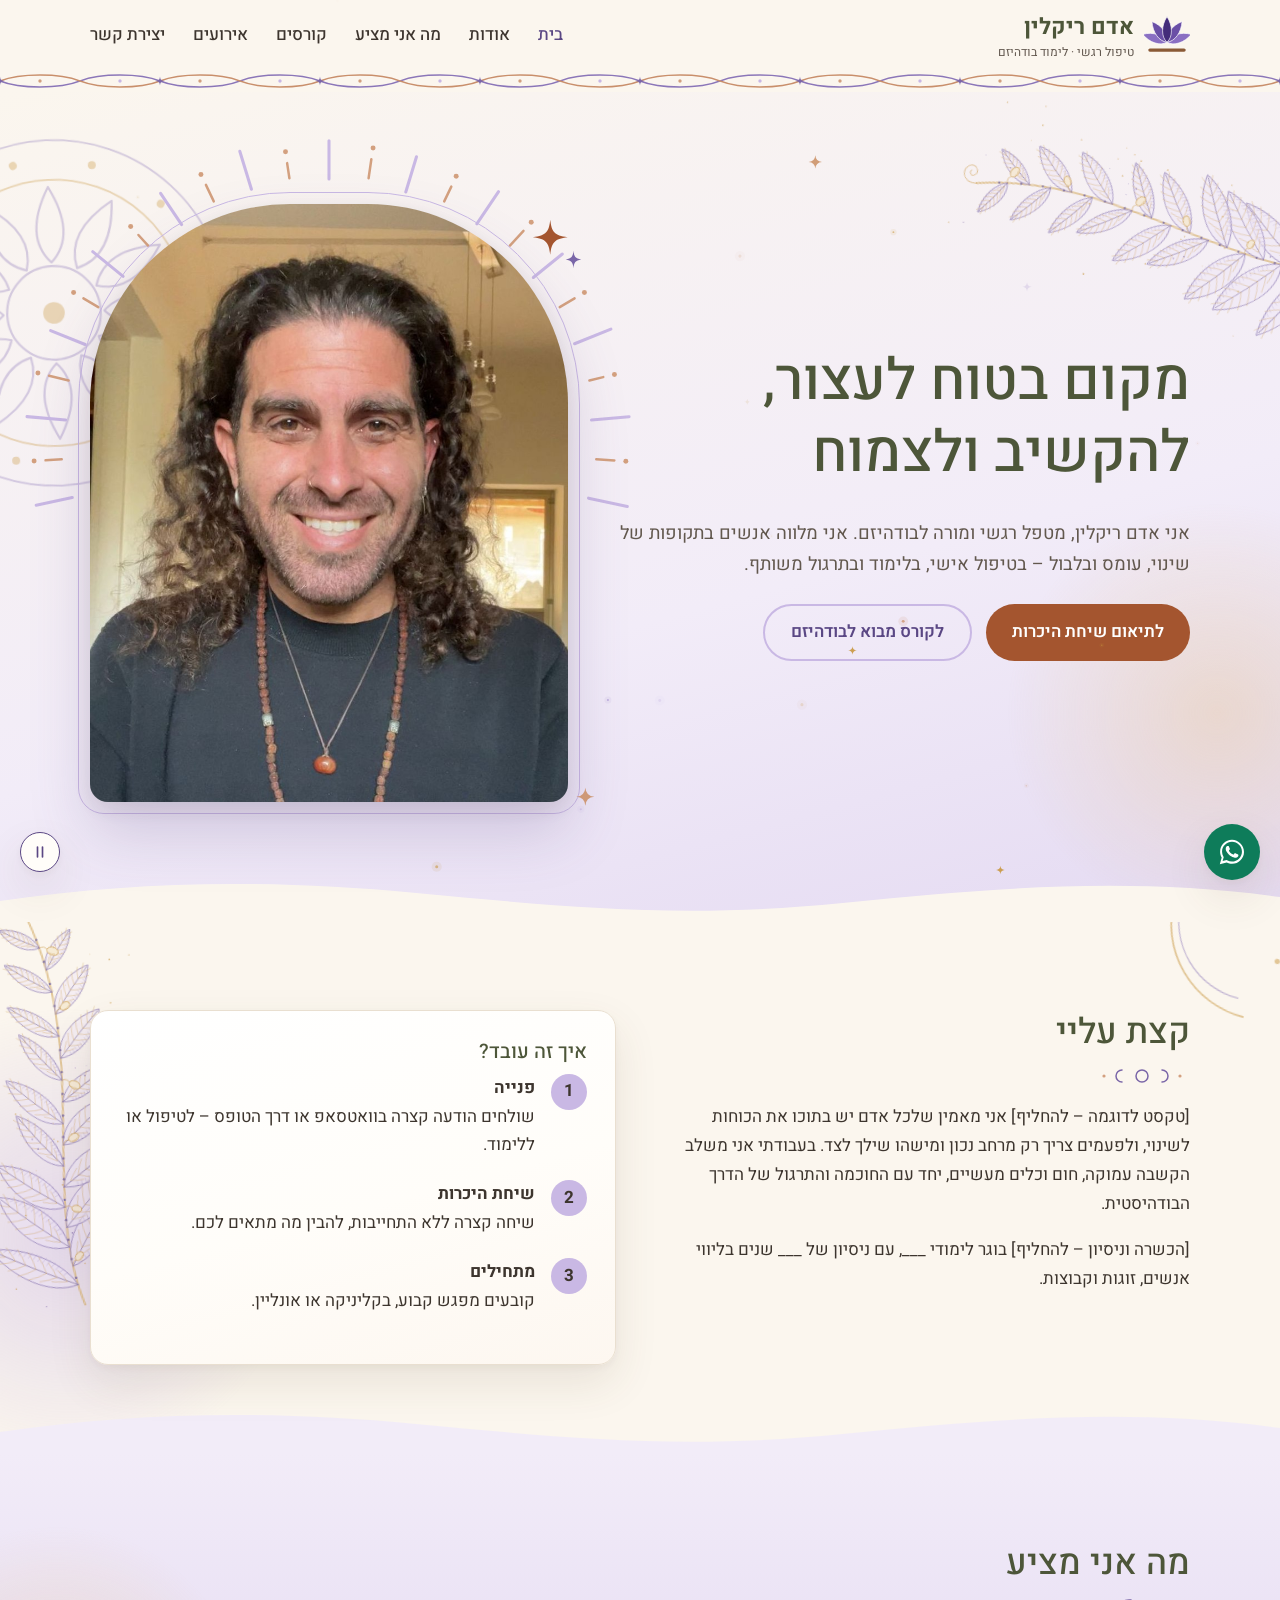
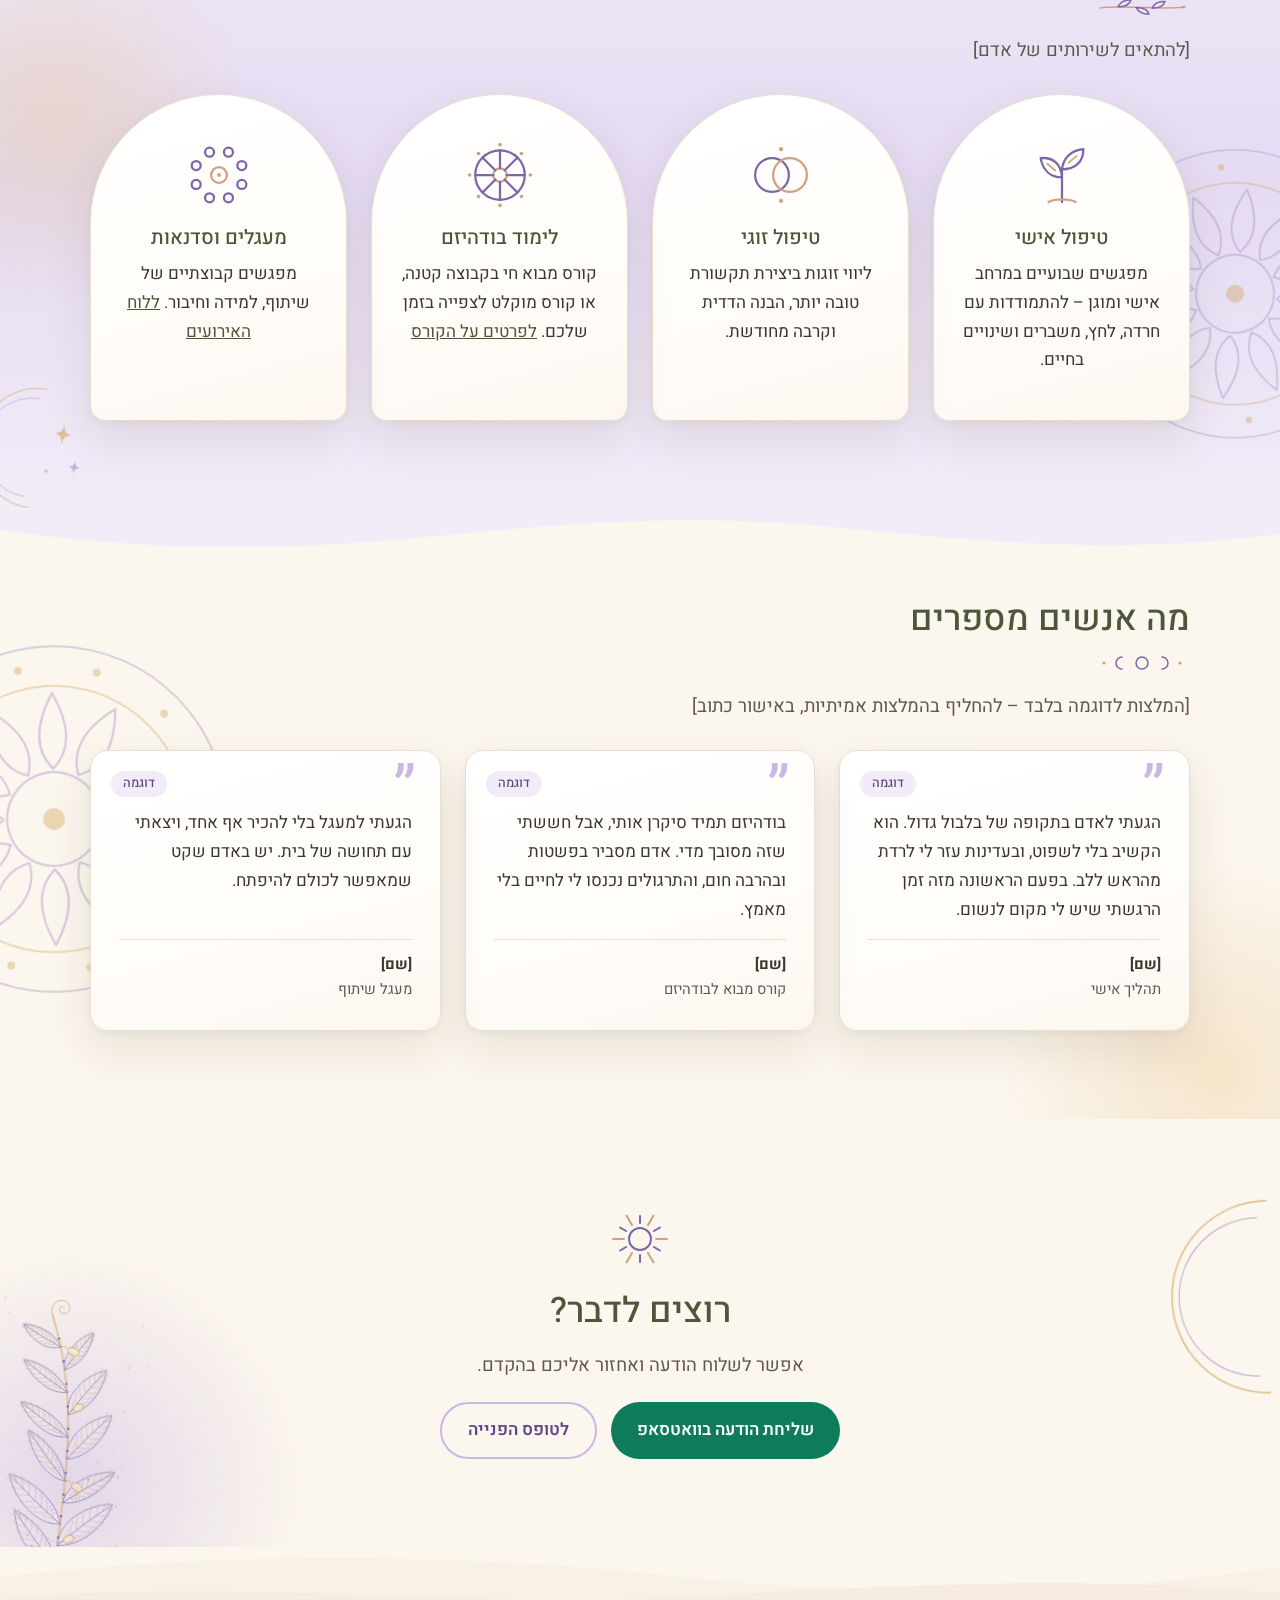
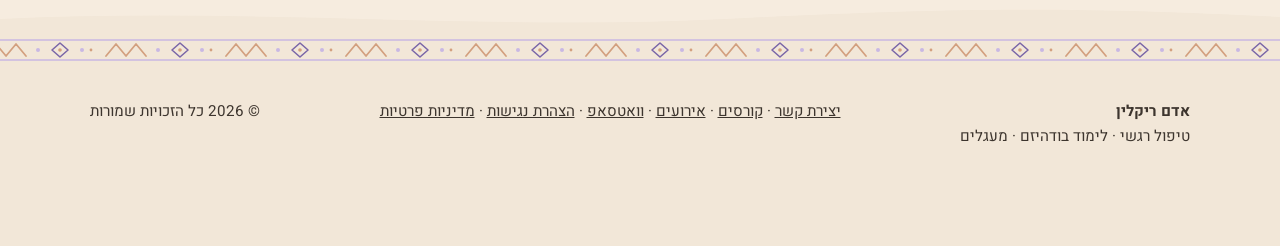
==== index.html @ 92098cd6 "Add labeled sample testimonials and keep hanging branch at page top Co-Authored-By: Claude Opus 5.5 " ====
<!doctype html>
<html lang="he" dir="rtl">
<head>
<meta charset="utf-8">
<meta name="viewport" content="width=device-width, initial-scale=1">
<title>אדם ריקלין | מטפל רגשי ומורה לבודהיזם</title>
<link rel="icon" type="image/svg+xml" href="images/logo.svg">
<link rel="apple-touch-icon" href="images/apple-touch-icon.png">
<meta name="description" content="אדם ריקלין – טיפול רגשי, לימוד בודהיזם, קורסים ומעגלים. לתיאום שיחת היכרות בוואטסאפ.">
<link rel="canonical" href="https://brookereneadam.github.io/adamriklin/">
<meta property="og:type" content="website">
<meta property="og:locale" content="he_IL">
<meta property="og:site_name" content="אדם ריקלין">
<meta property="og:title" content="אדם ריקלין | מטפל רגשי ומורה לבודהיזם">
<meta property="og:description" content="אדם ריקלין – טיפול רגשי, לימוד בודהיזם, קורסים ומעגלים. לתיאום שיחת היכרות בוואטסאפ.">
<meta property="og:url" content="https://brookereneadam.github.io/adamriklin/">
<meta property="og:image" content="https://brookereneadam.github.io/adamriklin/images/share.jpg">
<meta property="og:image:width" content="1200">
<meta property="og:image:height" content="630">
<meta name="twitter:card" content="summary_large_image">
<link rel="preconnect" href="https://fonts.googleapis.com">
<link rel="preconnect" href="https://fonts.gstatic.com" crossorigin>
<link href="https://fonts.googleapis.com/css2?family=Heebo:wght@300;400;500;700&display=swap" rel="stylesheet">
<link rel="stylesheet" href="css/style.css">
</head>
<body>
<a class="skip-link" href="#main">דילוג לתוכן הראשי</a>
<header class="site-header">
  <nav class="nav container" aria-label="ניווט ראשי">
    <a class="logo" href="index.html"><img src="images/logo.svg" alt="" width="46" height="46"><span>אדם ריקלין<small>טיפול רגשי · לימוד בודהיזם</small></span></a>
    <button class="menu-btn" aria-label="תפריט" aria-expanded="false">☰</button>
    <ul><li><a class="link active" href="index.html" aria-current="page">בית</a></li><li><a class="link" href="index.html#about">אודות</a></li><li><a class="link" href="index.html#services">מה אני מציע</a></li><li><a class="link" href="course.html">קורסים</a></li><li><a class="link" href="events.html">אירועים</a></li><li><a class="link" href="contact.html">יצירת קשר</a></li></ul>
  </nav>
</header>
<main id="main">

<section class="hero">
  <div class="container hero-grid">
    <div>
      <h1>מקום בטוח לעצור,<br>להקשיב ולצמוח</h1>
      <p class="lead">אני אדם ריקלין, מטפל רגשי ומורה לבודהיזם. אני מלווה אנשים בתקופות של שינוי, עומס ובלבול – בטיפול אישי, בלימוד ובתרגול משותף.</p>
      <div class="actions">
        <a class="btn btn-primary" href="contact.html">לתיאום שיחת היכרות</a>
        <a class="btn btn-outline" href="course.html">לקורס מבוא לבודהיזם</a>
      </div>
    </div>
    <div class="arch"><div class="portrait" role="img" aria-label="תמונה של אדם ריקלין" style="background-image:url(images/adam.jpg)"></div></div>
  </div>
</section>

<section class="section" id="about">
  <div class="container two-col">
    <div>
      <h2>קצת עליי</h2>
      <p>[טקסט לדוגמה – להחליף] אני מאמין שלכל אדם יש בתוכו את הכוחות לשינוי, ולפעמים צריך רק מרחב נכון ומישהו שילך לצד. בעבודתי אני משלב הקשבה עמוקה, חום וכלים מעשיים, יחד עם החוכמה והתרגול של הדרך הבודהיסטית.</p>
      <p>[הכשרה וניסיון – להחליף] בוגר לימודי ___, עם ניסיון של ___ שנים בליווי אנשים, זוגות וקבוצות.</p>
    </div>
    <div class="card">
      <h3>איך זה עובד?</h3>
      <ol class="steps">
        <li><strong>פנייה</strong><br>שולחים הודעה קצרה בוואטסאפ או דרך הטופס – לטיפול או ללימוד.</li>
        <li><strong>שיחת היכרות</strong><br>שיחה קצרה ללא התחייבות, להבין מה מתאים לכם.</li>
        <li><strong>מתחילים</strong><br>קובעים מפגש קבוע, בקליניקה או אונליין.</li>
      </ol>
    </div>
  </div>
</section>

<section class="section alt" id="services">
  <div class="container">
    <h2>מה אני מציע</h2>
    <p class="lead">[להתאים לשירותים של אדם]</p>
    <div class="grid grid-3" style="margin-top:28px">
      <div class="card arch-card"><img class="icon" src="images/icon-sprout.svg" alt="" width="72" height="72"><h3>טיפול אישי</h3><p>מפגשים שבועיים במרחב אישי ומוגן – להתמודדות עם חרדה, לחץ, משברים ושינויים בחיים.</p></div>
      <div class="card arch-card"><img class="icon" src="images/icon-together.svg" alt="" width="72" height="72"><h3>טיפול זוגי</h3><p>ליווי זוגות ביצירת תקשורת טובה יותר, הבנה הדדית וקרבה מחודשת.</p></div>
      <div class="card arch-card"><img class="icon" src="images/icon-wheel.svg" alt="" width="72" height="72"><h3>לימוד בודהיזם</h3><p>קורס מבוא חי בקבוצה קטנה, או קורס מוקלט לצפייה בזמן שלכם. <a href="course.html">לפרטים על הקורס</a></p></div>
      <div class="card arch-card"><img class="icon" src="images/icon-circle.svg" alt="" width="72" height="72"><h3>מעגלים וסדנאות</h3><p>מפגשים קבוצתיים של שיתוף, למידה וחיבור. <a href="events.html">ללוח האירועים</a></p></div>
    </div>
  </div>
</section>

<section class="section" id="testimonials">
  <div class="container">
    <h2>מה אנשים מספרים</h2>
    <p class="lead">[המלצות לדוגמה בלבד – להחליף בהמלצות אמיתיות, באישור כתוב]</p>
    <div class="grid grid-3" style="margin-top:28px">
      <figure class="card quote">
        <span class="sample-tag">דוגמה</span>
        <blockquote><p>הגעתי לאדם בתקופה של בלבול גדול. הוא הקשיב בלי לשפוט, ובעדינות עזר לי לרדת מהראש ללב. בפעם הראשונה מזה זמן הרגשתי שיש לי מקום לנשום.</p></blockquote>
        <figcaption><strong>[שם]</strong><br>תהליך אישי</figcaption>
      </figure>
      <figure class="card quote">
        <span class="sample-tag">דוגמה</span>
        <blockquote><p>בודהיזם תמיד סיקרן אותי, אבל חששתי שזה מסובך מדי. אדם מסביר בפשטות ובהרבה חום, והתרגולים נכנסו לי לחיים בלי מאמץ.</p></blockquote>
        <figcaption><strong>[שם]</strong><br>קורס מבוא לבודהיזם</figcaption>
      </figure>
      <figure class="card quote">
        <span class="sample-tag">דוגמה</span>
        <blockquote><p>הגעתי למעגל בלי להכיר אף אחד, ויצאתי עם תחושה של בית. יש באדם שקט שמאפשר לכולם להיפתח.</p></blockquote>
        <figcaption><strong>[שם]</strong><br>מעגל שיתוף</figcaption>
      </figure>
    </div>
  </div>
</section>

<section class="section closing">
  <div class="container" style="text-align:center">
    <h2>רוצים לדבר?</h2>
    <p class="lead" style="margin-inline:auto">אפשר לשלוח הודעה ואחזור אליכם בהקדם.</p>
    <div style="display:flex;gap:14px;justify-content:center;flex-wrap:wrap;margin-top:20px">
      <a class="btn btn-wa" data-wa href="#">שליחת הודעה בוואטסאפ</a>
      <a class="btn btn-outline" href="contact.html">לטופס הפנייה</a>
    </div>
  </div>
</section>
</main>
<footer class="site-footer">
  <div class="container footer-grid">
    <div><strong>אדם ריקלין</strong><br>טיפול רגשי · לימוד בודהיזם · מעגלים</div>
    <div><a href="contact.html">יצירת קשר</a> · <a href="course.html">קורסים</a> · <a href="events.html">אירועים</a> · <a data-wa href="#">וואטסאפ</a> · <a href="accessibility.html">הצהרת נגישות</a> · <a href="privacy.html">מדיניות פרטיות</a></div>
    <div>© <span id="yr"></span> כל הזכויות שמורות</div>
  </div>
</footer>
<a class="wa-float" data-wa href="#" aria-label="שליחת הודעה בוואטסאפ"><svg viewBox="0 0 32 32" aria-hidden="true"><path d="M16 3C9 3 3.3 8.6 3.3 15.6c0 2.2.6 4.4 1.7 6.3L3 29l7.3-1.9c1.8 1 3.8 1.5 5.8 1.5 7 0 12.7-5.6 12.7-12.6S23 3 16 3zm0 23.1c-1.9 0-3.7-.5-5.3-1.4l-.4-.2-4.3 1.1 1.2-4.2-.3-.4c-1-1.7-1.5-3.5-1.5-5.4C5.4 9.8 10.2 5.1 16 5.1s10.6 4.7 10.6 10.5S21.8 26.1 16 26.1zm5.8-7.9c-.3-.2-1.9-.9-2.2-1-.3-.1-.5-.2-.7.2-.2.3-.8 1-1 1.2-.2.2-.4.2-.7.1-.3-.2-1.3-.5-2.6-1.6-1-.9-1.6-1.9-1.8-2.2-.2-.3 0-.5.1-.7l.5-.6c.2-.2.2-.3.3-.6.1-.2 0-.4 0-.6l-1-2.4c-.3-.6-.5-.5-.7-.5h-.6c-.2 0-.6.1-.9.4-.3.3-1.2 1.1-1.2 2.8s1.2 3.2 1.4 3.5c.2.2 2.4 3.6 5.7 5 .8.3 1.4.5 1.9.7.8.3 1.5.2 2.1.1.6-.1 1.9-.8 2.2-1.5.3-.7.3-1.4.2-1.5-.1-.2-.3-.3-.6-.4z"/></svg></a>
<script src="js/config.js"></script>
<script src="js/main.js"></script>
<script>document.getElementById("yr").textContent=new Date().getFullYear()</script>
</body>
</html>
---- css/style.css ----
:root{
  --bg:#fbf6ee; --surface:#fffdf9; --ink:#3d352e; --muted:#62584e;
  --sage:#66704c; --sage-dark:#4d5639; --sand:#f2e7d8; --accent:#c98b5e; --clay:#a4552f; --clay-dark:#86431f;
  --line:#e9dfd0; --radius:18px; --shadow:0 10px 30px rgba(92,70,50,.08);
  --lavender:#f2ecf8; --lilac:#c9b8e4; --lilac-soft:#e4daf2; --purple:#5a4784; --field-line:#928a80;
  --wa:#0e7c5a;
}
*{box-sizing:border-box}
html{scroll-behavior:smooth;scroll-padding-top:116px}
body{margin:0;font-family:"Heebo",system-ui,sans-serif;background:var(--bg);color:var(--ink);line-height:1.7;font-size:17px}
h1,h2,h3{font-weight:500;line-height:1.25;margin:0 0 .5em;color:var(--sage-dark)}
h1{font-size:clamp(2.2rem,5.5vw,3.6rem)} h2{font-size:clamp(1.6rem,3.5vw,2.2rem)} h3{font-size:1.25rem}
p{margin:0 0 1em} a{color:var(--sage-dark)}
img{max-width:100%;display:block}
.container{width:min(1100px,100% - 32px);margin-inline:auto}
.section{padding:88px 0}
.section.alt{background:var(--lavender);position:relative}
.lead{font-size:1.15rem;color:var(--muted);max-width:60ch}

/* header */
.site-header{position:sticky;top:0;z-index:20;background:rgba(251,246,238,.94);backdrop-filter:blur(8px);}
.nav{display:flex;align-items:center;justify-content:space-between;height:70px}
.logo{display:flex;align-items:center;gap:10px;font-size:1.4rem;font-weight:700;color:var(--sage-dark);text-decoration:none}
.logo small{display:block;font-size:.75rem;font-weight:400;color:var(--muted);margin-top:-4px}
.nav ul{list-style:none;display:flex;gap:28px;margin:0;padding:0}
.nav a.link{text-decoration:none;color:var(--ink);font-weight:500}
.nav a.link:hover,.nav a.link.active{color:var(--purple)}
.menu-btn{display:none;background:none;border:0;font-size:1.6rem;cursor:pointer;color:var(--ink)}
@media (max-width:760px){
  .menu-btn{display:block}
  .nav ul{display:none;position:absolute;top:94px;inset-inline:0;flex-direction:column;gap:0;background:var(--bg);border-bottom:1px solid var(--line)}
  .nav ul.open{display:flex}
  .nav ul li a{display:block;padding:14px 16px}
}

/* buttons */
.btn{display:inline-flex;align-items:center;gap:8px;padding:12px 26px;border-radius:999px;border:0;font:inherit;font-weight:600;cursor:pointer;text-decoration:none;transition:.2s}
.btn-primary{background:var(--clay);color:#fff}.btn-primary:hover{background:var(--clay-dark)}
.btn-outline{background:transparent;color:var(--purple);border:2px solid var(--lilac)}.btn-outline:hover{background:var(--lilac);color:var(--ink)}
.btn-wa{background:var(--wa);color:#fff}.btn-wa:hover{filter:brightness(.92)}

/* hero */
.hero{padding:112px 0 120px;position:relative;overflow:hidden;background:linear-gradient(165deg,transparent 0%,var(--lavender) 60%,var(--lilac-soft) 100%)}
.hero-grid{display:grid;grid-template-columns:1.2fr 1fr;gap:48px;align-items:center}
.hero .actions{display:flex;gap:14px;flex-wrap:wrap;margin-top:24px}
.portrait{aspect-ratio:4/5;border-radius:200px 200px var(--radius) var(--radius);background:var(--lilac) center/cover;box-shadow:var(--shadow);display:grid;place-items:center;color:var(--ink);font-size:.95rem}
@media (max-width:760px){.hero-grid{grid-template-columns:1fr}.portrait{width:100%;max-width:320px;margin-inline:auto}}

/* cards */
.grid{display:grid;gap:24px}
.grid-3{grid-template-columns:repeat(auto-fit,minmax(240px,1fr))}
.card{background:var(--surface);border-radius:var(--radius);padding:28px;box-shadow:var(--shadow);border:1px solid var(--line)}
.card .icon{font-size:2rem;margin-bottom:8px}
.two-col{display:grid;grid-template-columns:1fr 1fr;gap:48px;align-items:start}
@media (max-width:760px){.two-col{grid-template-columns:1fr}}
.steps{counter-reset:s;list-style:none;padding:0;margin:0}
.steps li{counter-increment:s;position:relative;padding-inline-start:52px;margin-bottom:20px}
.steps li::before{content:counter(s);position:absolute;inset-inline-start:0;top:0;width:36px;height:36px;border-radius:50%;background:var(--lilac);color:var(--ink);display:grid;place-items:center;font-weight:700}

/* forms */
form .field{margin-bottom:16px}
label{display:block;font-weight:500;margin-bottom:6px}
input,select,textarea{width:100%;padding:12px 14px;border:1px solid var(--field-line);border-radius:10px;font:inherit;background:#fff;color:var(--ink)}
input:focus,select:focus,textarea:focus{outline:2px solid var(--purple);border-color:transparent}
textarea{min-height:120px;resize:vertical}
.form-note{font-size:.9rem;color:var(--muted)}

/* calendar */
.cal-wrap{display:grid;grid-template-columns:minmax(0,1.3fr) minmax(0,1fr);gap:32px;align-items:start}
@media (max-width:900px){.cal-wrap{grid-template-columns:minmax(0,1fr)}}
@media (max-width:420px){.cal-wrap .card{padding:16px}}
.cal-head{display:flex;align-items:center;justify-content:space-between;margin-bottom:16px}
.cal-head h2{margin:0}
.cal-nav{color:var(--ink);background:var(--surface);border:1px solid var(--line);width:40px;height:40px;border-radius:50%;cursor:pointer;font-size:1.1rem}
.cal-grid{display:grid;grid-template-columns:repeat(7,minmax(0,1fr));gap:6px}
.cal-dow{text-align:center;font-size:.85rem;color:var(--muted);font-weight:500;padding-bottom:4px}
.cal-day{aspect-ratio:1;border-radius:10px;background:var(--surface);border:1px solid var(--line);display:flex;flex-direction:column;align-items:center;justify-content:center;font-size:.95rem;position:relative}
.cal-day.empty{background:transparent;border:0}
.cal-day.today{border:2px solid var(--purple)}
.cal-day.has-event{background:var(--clay);color:#fff;cursor:pointer;font-weight:700}
.cal-day.has-event:hover{background:var(--clay-dark)}
.cal-day.past{opacity:.7}
.cal-day .dot{width:6px;height:6px;border-radius:50%;background:#fff;margin-top:3px}
.event-list{display:flex;flex-direction:column;gap:16px}
.event{background:var(--surface);border:1px solid var(--line);border-radius:var(--radius);padding:20px;box-shadow:var(--shadow);border-inline-start:5px solid var(--lilac)}
.event.highlight{outline:3px solid var(--lilac)}
.event .meta{color:var(--muted);font-size:.92rem;margin-bottom:8px}
.event .tag{display:inline-block;background:var(--lavender);border-radius:999px;padding:2px 10px;font-size:.8rem;margin-inline-end:6px}
.empty-state{color:var(--muted);text-align:center;padding:32px}

/* modal */
.modal{position:fixed;inset:0;background:rgba(30,38,34,.5);display:none;align-items:center;justify-content:center;padding:16px;z-index:50}
.modal.open{display:flex}
.modal-box{background:var(--bg);border-radius:var(--radius);padding:28px;max-width:480px;width:100%;max-height:90vh;overflow:auto;position:relative}
.modal-close{position:absolute;top:12px;inset-inline-end:12px;background:none;border:0;font-size:1.5rem;cursor:pointer;color:var(--muted)}

/* footer */
.site-footer{background:var(--sand);color:var(--ink);padding:0 0 96px;font-size:.95rem}
.site-footer a{color:var(--ink)}
.footer-grid{display:flex;justify-content:space-between;gap:24px;flex-wrap:wrap}
.wa-float{position:fixed;bottom:20px;inset-inline-start:20px;width:56px;height:56px;border-radius:50%;background:var(--wa);display:grid;place-items:center;box-shadow:var(--shadow);z-index:30}
.wa-float svg{width:30px;height:30px;fill:#fff}
.field.check{display:flex;gap:10px;align-items:flex-start}
.field.check input{width:auto;margin-top:6px;accent-color:var(--purple)}
.field.check label{font-weight:400;margin:0;font-size:.95rem}

/* accessibility */
.skip-link{position:absolute;inset-inline-start:12px;top:-60px;z-index:60;background:var(--purple);color:#fff;padding:10px 18px;border-radius:10px}
.skip-link:focus{top:12px}
@media (prefers-reduced-motion:reduce){html{scroll-behavior:auto}.btn{transition:none}}
.h3{font-size:1.25rem}
.sr-only{position:absolute;width:1px;height:1px;margin:-1px;padding:0;overflow:hidden;clip-path:inset(50%);white-space:nowrap;border:0}
:focus-visible{outline:3px solid var(--purple);outline-offset:2px}
h2:focus,h3:focus{outline:none}
button.cal-day{font:inherit;padding:0;width:100%}
.cal-day.past.has-event{opacity:1;background:var(--lavender);color:var(--ink);border-color:var(--lilac)}
.cal-day.past.has-event:hover{background:var(--lilac)}
.cal-day.past .dot{background:var(--ink)}
.site-status{position:fixed;bottom:88px;inset-inline:16px;max-width:520px;margin:0 auto;z-index:40;display:flex;align-items:center;justify-content:space-between;gap:12px;padding:14px 18px;background:var(--surface);color:var(--ink);border:2px solid var(--purple);border-radius:var(--radius);box-shadow:var(--shadow)}
.site-status:empty{padding:0;border:0;box-shadow:none}
.status-close{background:none;border:0;font-size:1.4rem;line-height:1;cursor:pointer;color:var(--ink);padding:4px}

/* boho details */
.arch{position:relative;isolation:isolate}
@media (max-width:760px){.arch{width:100%;max-width:320px;margin-inline:auto}}
.arch::before{content:"";position:absolute;z-index:-1;inset-inline:-14%;top:0;margin-top:-14%;aspect-ratio:1;background:url(../images/sun.svg) center/contain no-repeat}
.arch::after{content:"";position:absolute;z-index:-1;inset:-12px;border:1.5px solid var(--lilac);border-radius:212px 212px 26px 26px}
.hero::after,.section.alt::before,.section.alt::after{content:"";position:absolute;inset-inline:0;height:48px;-webkit-mask:url(../images/wave.svg) center/100% 100% no-repeat;mask:url(../images/wave.svg) center/100% 100% no-repeat}
.hero::after{bottom:-1px;background:var(--bg)}
.section.alt::before{top:-47px;background:var(--lavender)}
.section.alt::after{bottom:-47px;background:var(--lavender);transform:scaleY(-1)}
.arch-card{text-align:center;padding-top:44px;border-radius:150px 150px var(--radius) var(--radius)}
.card img.icon{display:block;width:72px;height:72px;margin:0 auto 14px}
.closing{text-align:center}
.closing::before{content:"";display:block;width:64px;height:64px;margin:0 auto 18px;background:url(../images/icon-sun.svg) center/contain no-repeat}
.site-footer::before{content:"";display:block;height:26px;margin-bottom:36px;background:url(../images/band.svg) center repeat-x}
.site-header::after{content:"";display:block;height:22px;background:url(../images/nav-pattern.svg) center repeat-x}

/* line icons */
.ico{display:inline-block;width:1.2em;height:1.2em;vertical-align:-.25em;background:center/contain no-repeat}
.ico-pin{background-image:url(../images/ico-pin.svg)}
.ico-calendar{background-image:url(../images/ico-calendar.svg)}
.ico-clock{background-image:url(../images/ico-clock.svg)}
.ico-screen{background-image:url(../images/ico-screen.svg)}
.ico-people{background-image:url(../images/ico-people.svg)}
.ico-check{background-image:url(../images/ico-check.svg)}

/* moon and leaf details under headings */
.section:not(.closing) .container>h2::after,.section .two-col>div:not(.card)>h2::after{content:"";display:block;width:96px;height:20px;margin-top:12px;background:url(../images/orn-moon.svg) center/contain no-repeat}
.section.alt .container>h2::after,.section.alt .two-col>div:not(.card)>h2::after{background-image:url(../images/orn-leaf.svg)}

main>.section:first-of-type .container>h2::after{display:none}

/* soft header on inner pages */
main>.section:first-of-type{padding-top:56px;background:linear-gradient(178deg,var(--lilac-soft) 0,var(--lavender) 170px,var(--bg) 430px)}
main>.section:first-of-type h1::before{content:"";display:block;width:60px;height:60px;margin-bottom:12px;background:url(../images/icon-sun.svg) center/contain no-repeat}

/* sparkles beside the portrait */
.hero .portrait{position:relative}
.hero .portrait::after{content:"";position:absolute;top:2%;inset-inline-start:-4%;width:58px;height:58px;background:url(../images/sparkles.svg) center/contain no-repeat}

/* soft layers into the footer */
main::after{content:"";display:block;height:90px;background:url(../images/waves-layered.svg) center/100% 100% no-repeat}
.site-footer::before{margin-top:0}

/* depth and movement */
:root{--gold:#c8963e;--shadow:0 18px 44px rgba(92,70,50,.11),0 3px 10px rgba(92,70,50,.05)}
.section{position:relative}
.section>.container,.hero>.container{position:relative;z-index:1}
.section.alt{background:linear-gradient(180deg,var(--lavender) 0,var(--lilac-soft) 50%,var(--lavender) 100%)}
.card{background:linear-gradient(165deg,#fff 0,var(--surface) 55%,#fdf7f0 100%);transition:transform .45s cubic-bezier(.2,.7,.2,1),box-shadow .45s}
.arch-card:hover{transform:translateY(-6px);box-shadow:0 26px 54px rgba(92,70,50,.16),0 4px 12px rgba(92,70,50,.06)}
.portrait{box-shadow:0 30px 60px rgba(90,71,132,.22),0 8px 20px rgba(92,70,50,.1)}
.arch::before{transform:rotate(var(--spin,0deg))}
.depth{position:absolute;inset:0;overflow:hidden;pointer-events:none;z-index:0}
.deco{position:absolute;background:center/contain no-repeat;opacity:.34;will-change:transform}
.deco-mandala{background-image:url(../images/deco-mandala.svg)}
.deco-moon{background-image:url(../images/deco-moon.svg);opacity:.5}
.deco-branch{background-image:url(../images/deco-branch.svg);opacity:.72}
.deco-glow-gold,.deco-glow-lilac{border-radius:50%;opacity:1}
.deco-glow-gold{background:radial-gradient(closest-side,rgba(232,190,120,.3),transparent)}
.deco-glow-lilac{background:radial-gradient(closest-side,rgba(180,155,225,.34),transparent)}
.thread{position:absolute;top:10px;left:0;width:100%;height:80px;overflow:visible;fill:none;stroke:var(--gold);stroke-width:1.6;stroke-linecap:round;opacity:.75}
.thread-tip{position:absolute;top:10px;left:-10px;width:20px;height:20px;margin-top:-10px;opacity:0;background:url(../images/sparkles.svg) 0 0/30px no-repeat;transition:opacity .5s}
html:not(.motion) .thread-tip{display:none}
canvas.sparkles{position:fixed;inset:0;width:100%;height:100%;z-index:15;pointer-events:none}
canvas.sparkles[hidden]{display:none}
.motion .reveal:not(.in){opacity:0;transform:translateY(38px) scale(.98)}
.motion .reveal{transition:opacity .9s ease,transform .9s cubic-bezier(.2,.7,.2,1),box-shadow .45s}
.motion .deco-glow-gold,.motion .deco-glow-lilac{animation:breathe 9s ease-in-out infinite alternate}
.motion .btn-primary{position:relative;overflow:hidden}
.motion .btn-primary::after{content:"";position:absolute;inset:0;background:linear-gradient(105deg,transparent 35%,rgba(255,255,255,.34) 50%,transparent 65%);transform:translateX(-120%);animation:sheen 7s ease-in-out infinite;pointer-events:none}
@keyframes breathe{from{scale:.9}to{scale:1.14}}
@keyframes sheen{0%,72%{transform:translateX(-120%)}100%{transform:translateX(120%)}}
.motion-toggle{position:fixed;bottom:28px;inset-inline-end:20px;z-index:30;width:40px;height:40px;padding:0;display:grid;place-items:center;border-radius:50%;border:1px solid var(--purple);background:var(--surface);box-shadow:var(--shadow);cursor:pointer}
.motion-toggle[hidden]{display:none}
.motion-toggle svg{width:20px;height:20px;fill:none;stroke:var(--purple);stroke-width:2;stroke-linecap:round;stroke-linejoin:round}
.motion-toggle .i-play,.motion-toggle.is-off .i-pause{display:none}
.motion-toggle.is-off .i-play{display:block}
@media (max-width:760px){.deco{opacity:.16}.deco-glow-gold,.deco-glow-lilac{opacity:1}.deco-moon,.deco-branch{opacity:.24}}
@media print{canvas.sparkles,.depth,.motion-toggle{display:none}}

/* testimonials */
.quote{margin:0;position:relative;display:flex;flex-direction:column;gap:14px;padding-top:58px}
.quote::before{content:"”"/"";position:absolute;top:8px;inset-inline-start:24px;font-size:4rem;line-height:1;color:var(--lilac)}
.quote blockquote{margin:0;flex:1}
.quote blockquote p{margin:0}
.quote figcaption{font-size:.92rem;color:var(--muted);border-top:1px solid var(--line);padding-top:12px}
.quote figcaption strong{color:var(--ink)}
.sample-tag{position:absolute;top:20px;inset-inline-end:20px;background:var(--lavender);color:var(--purple);border-radius:999px;padding:2px 12px;font-size:.8rem;font-weight:500}
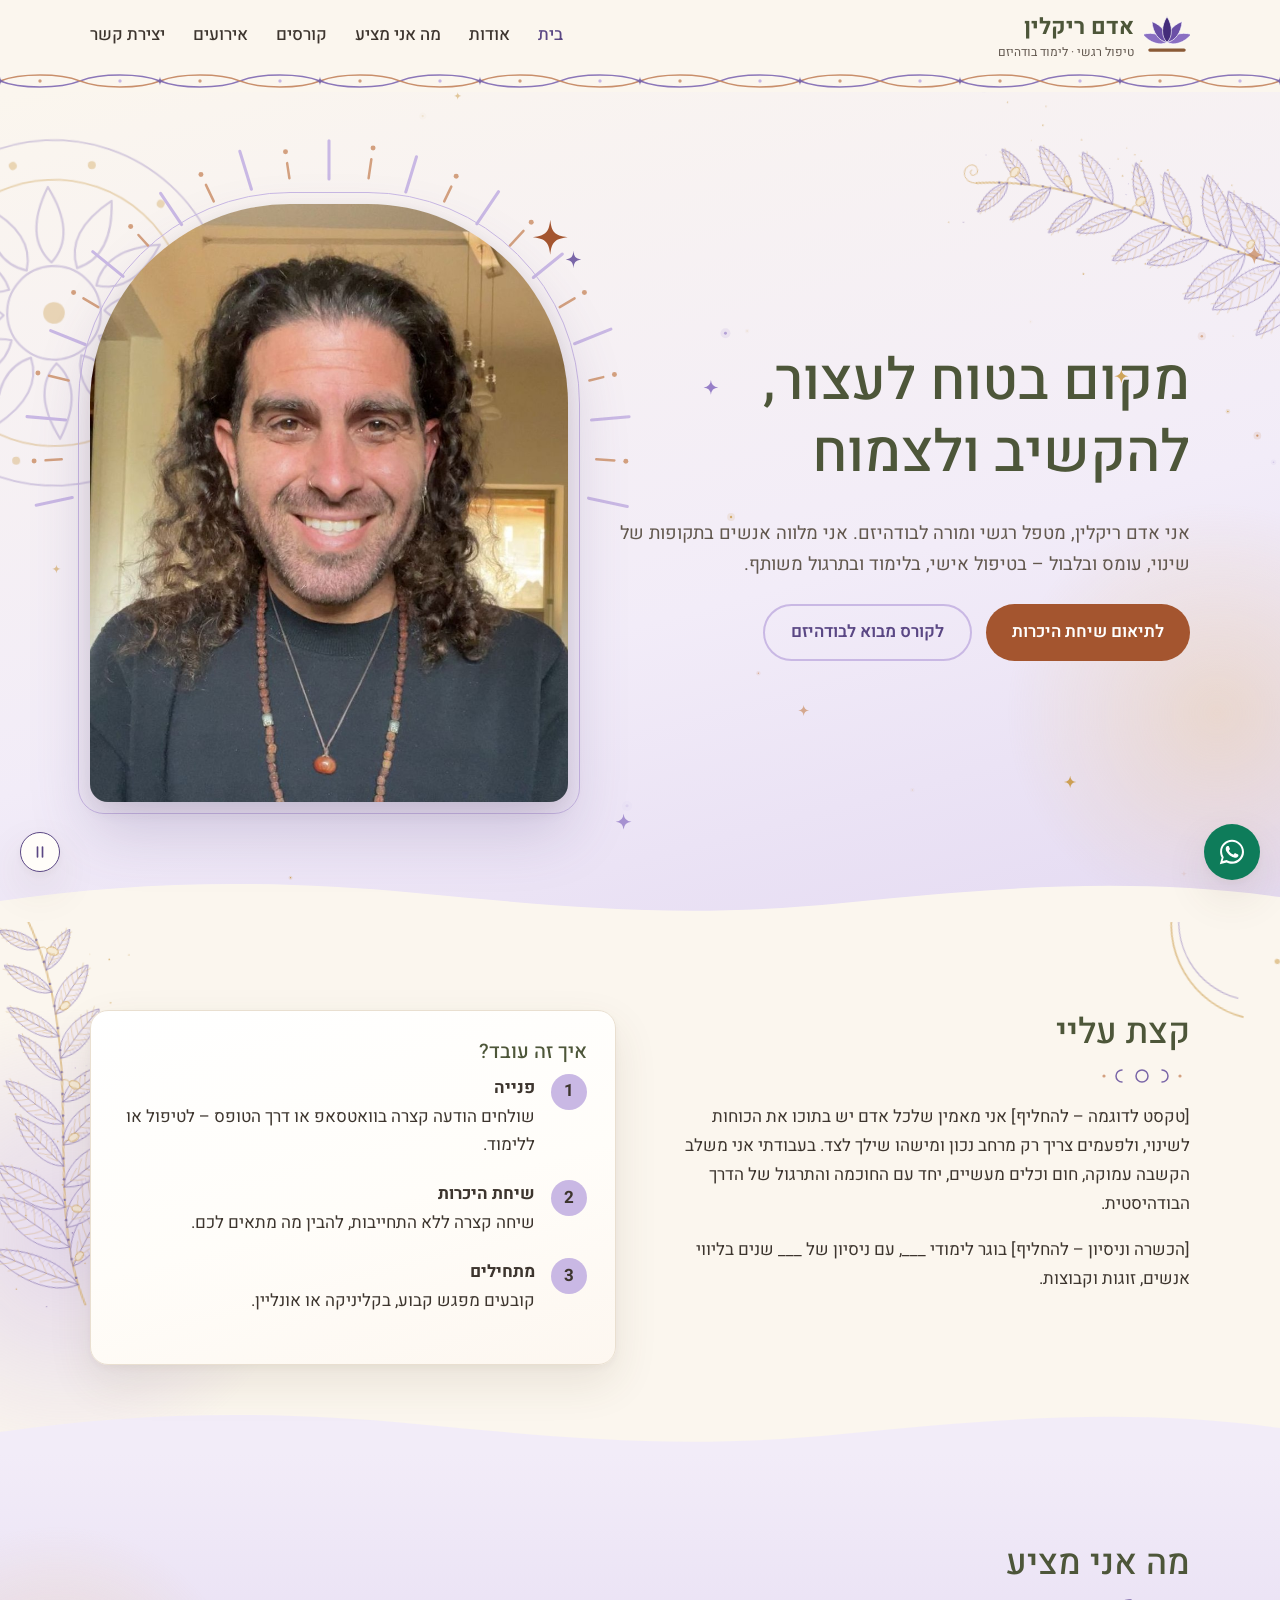
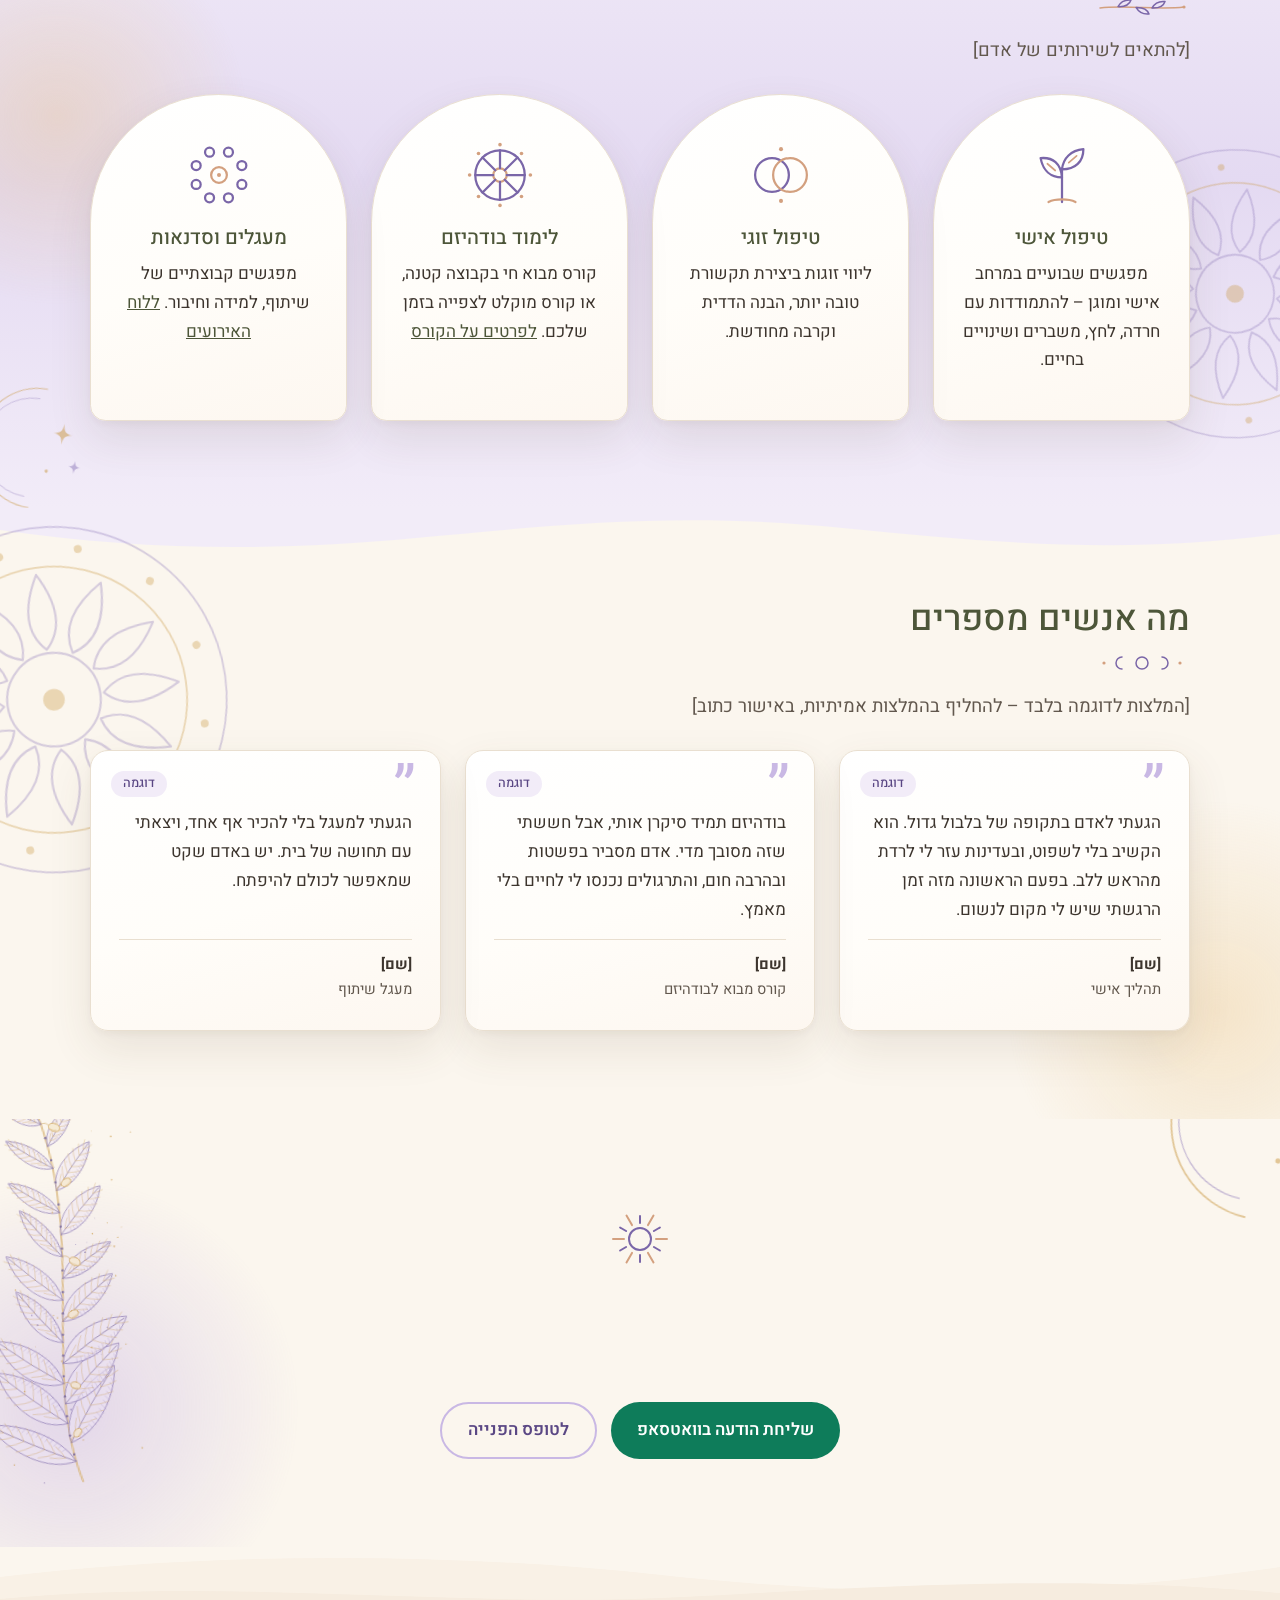
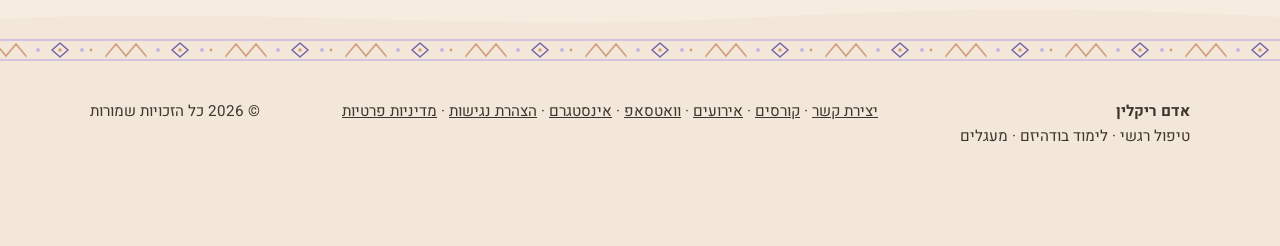
==== commit 63442fbd: "Add Adam's Instagram to the footer and contact page Co-Authored-By: Claude Opus 5.5 <noreply@anthrop" ====
--- a/index.html
+++ b/index.html
@@ -117,7 +117,7 @@
 <footer class="site-footer">
   <div class="container footer-grid">
     <div><strong>אדם ריקלין</strong><br>טיפול רגשי · לימוד בודהיזם · מעגלים</div>
-    <div><a href="contact.html">יצירת קשר</a> · <a href="course.html">קורסים</a> · <a href="events.html">אירועים</a> · <a data-wa href="#">וואטסאפ</a> · <a href="accessibility.html">הצהרת נגישות</a> · <a href="privacy.html">מדיניות פרטיות</a></div>
+    <div><a href="contact.html">יצירת קשר</a> · <a href="course.html">קורסים</a> · <a href="events.html">אירועים</a> · <a data-wa href="#">וואטסאפ</a> · <a href="https://www.instagram.com/adam.riklin/" target="_blank" rel="noopener">אינסטגרם<span class="sr-only"> (נפתח בחלון חדש)</span></a> · <a href="accessibility.html">הצהרת נגישות</a> · <a href="privacy.html">מדיניות פרטיות</a></div>
     <div>© <span id="yr"></span> כל הזכויות שמורות</div>
   </div>
 </footer>
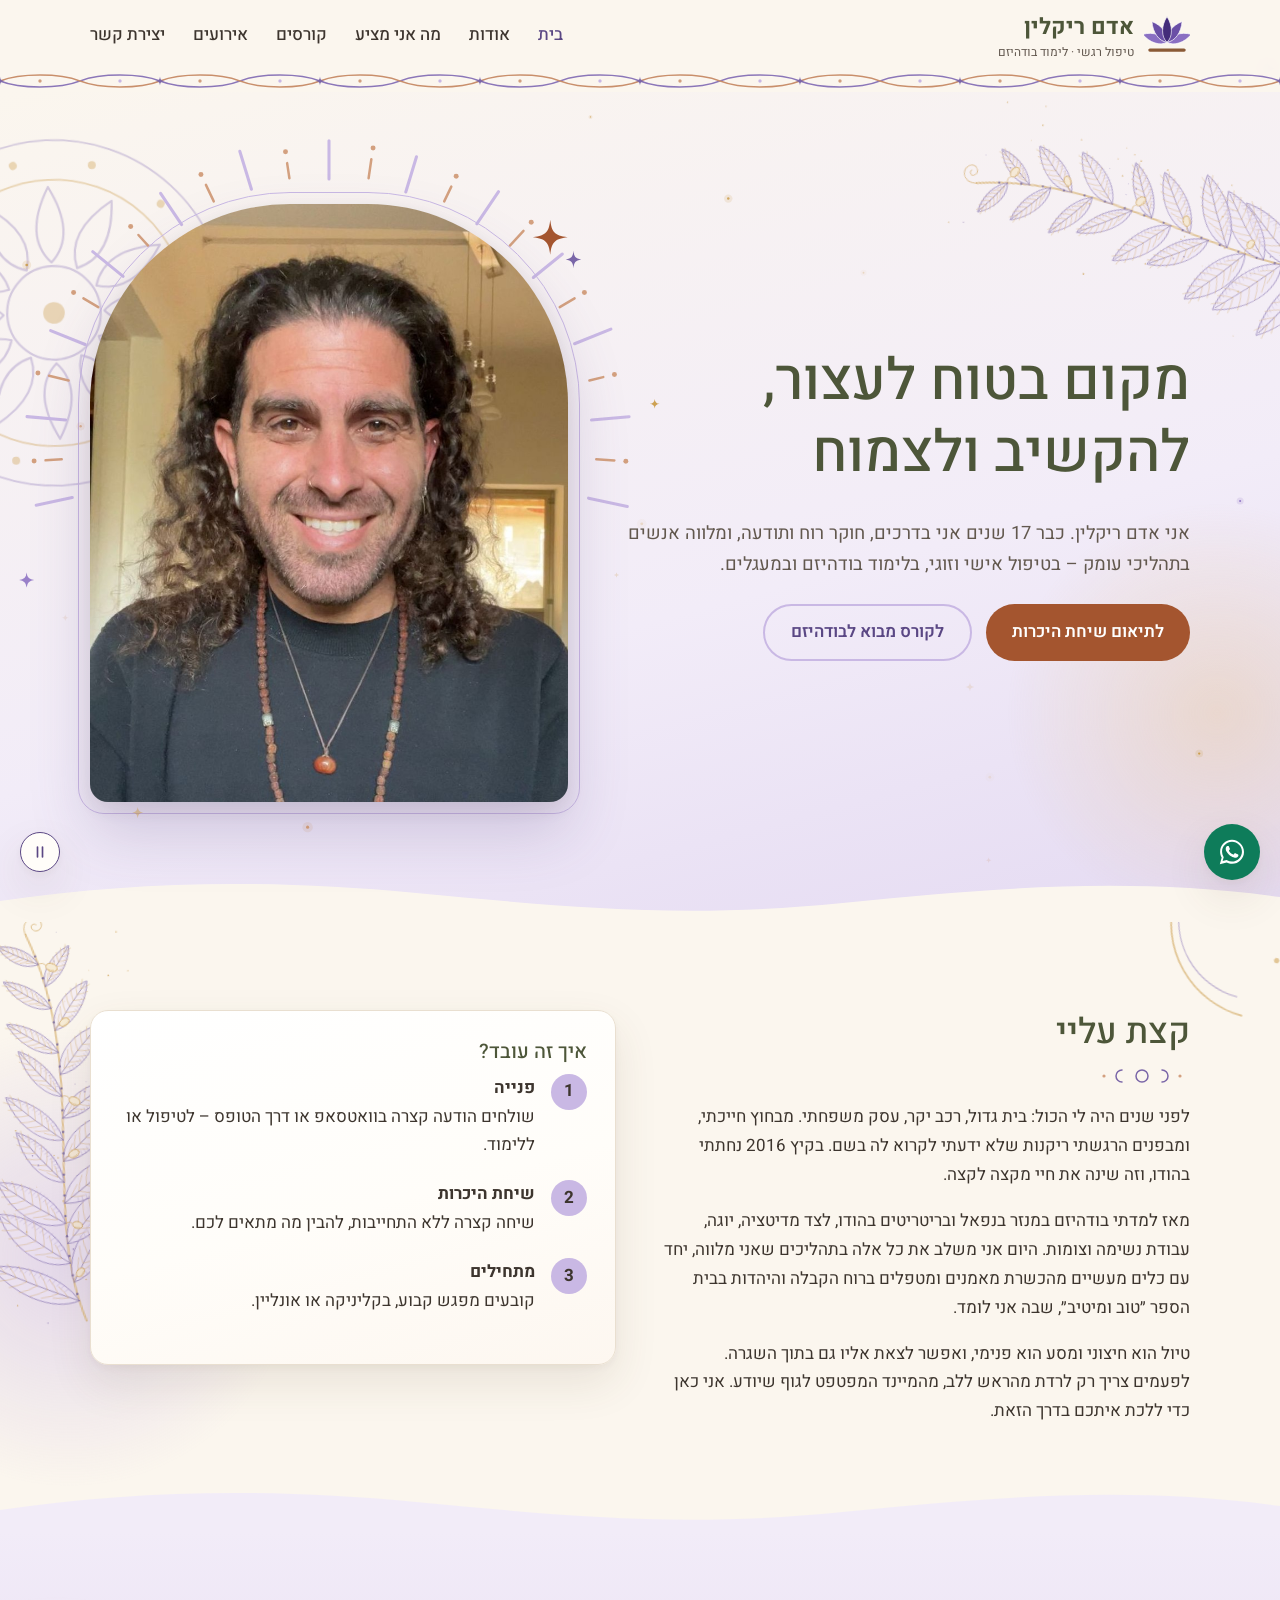
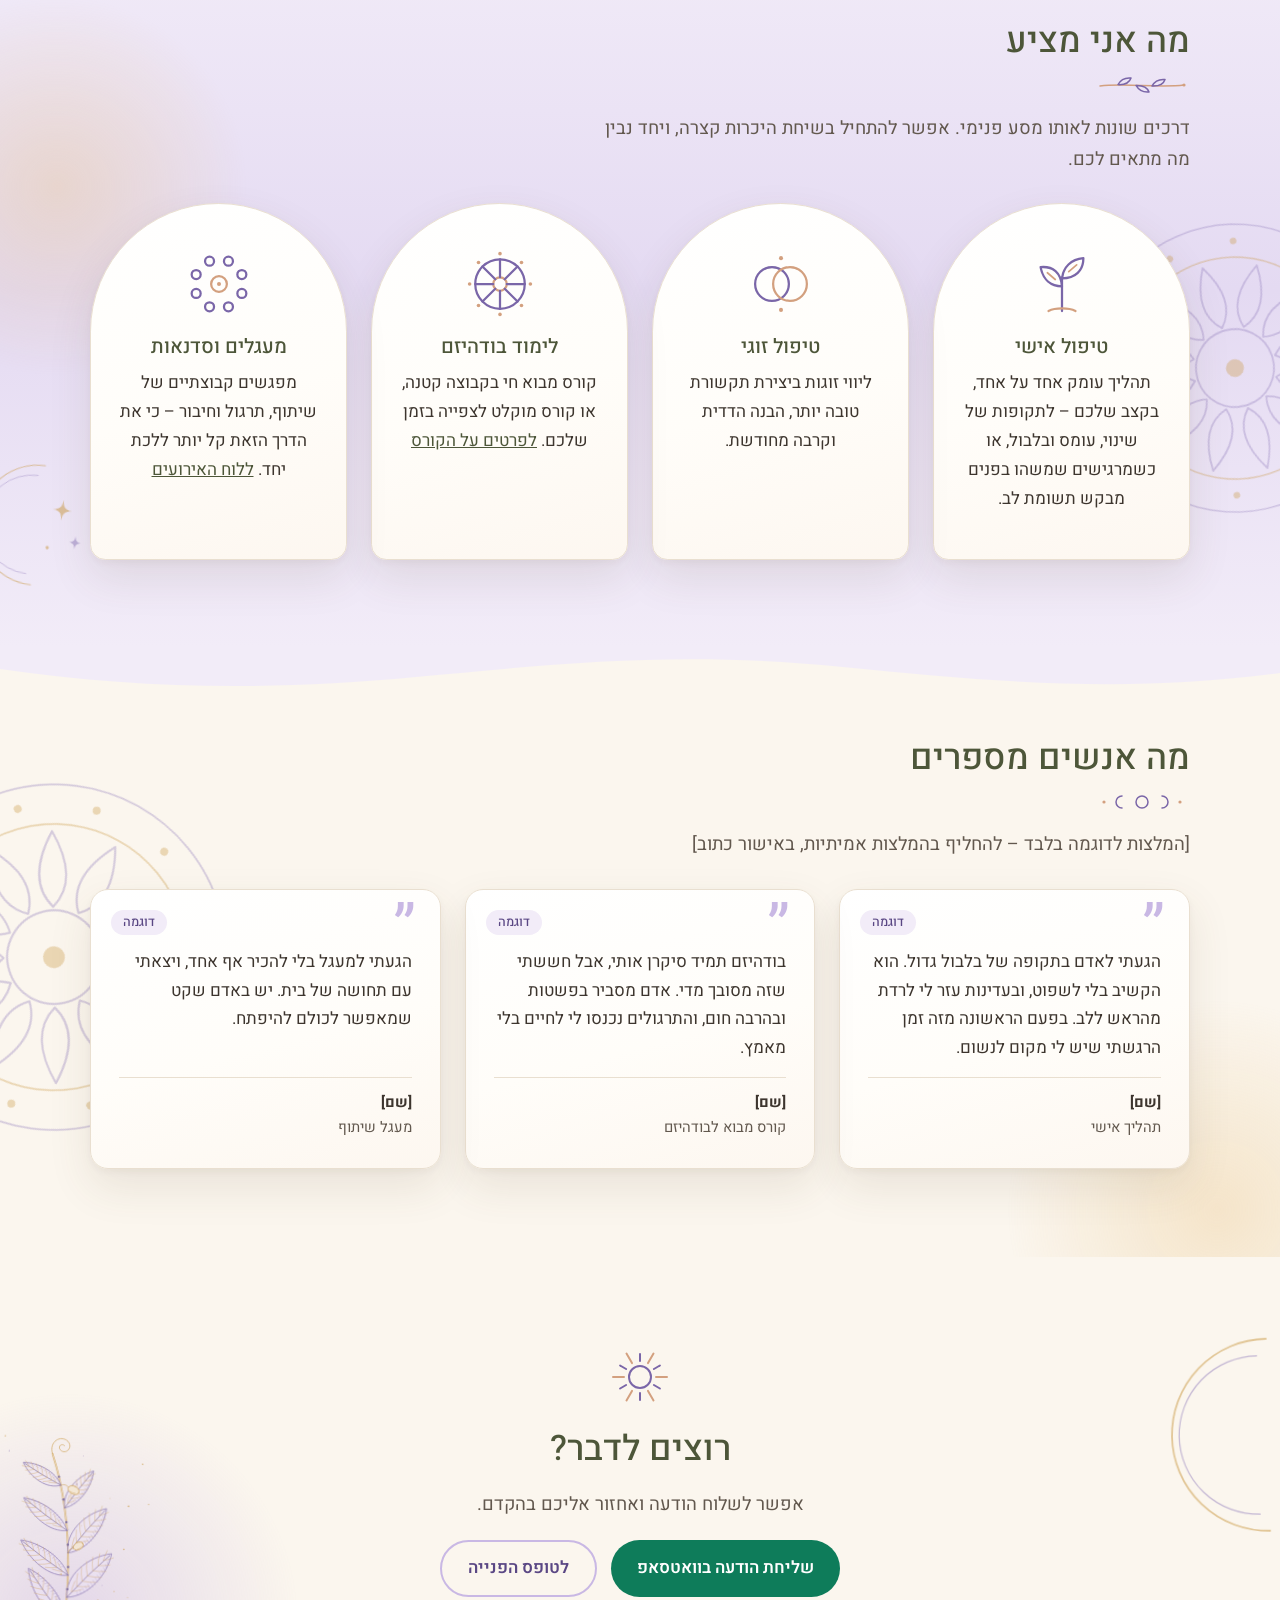
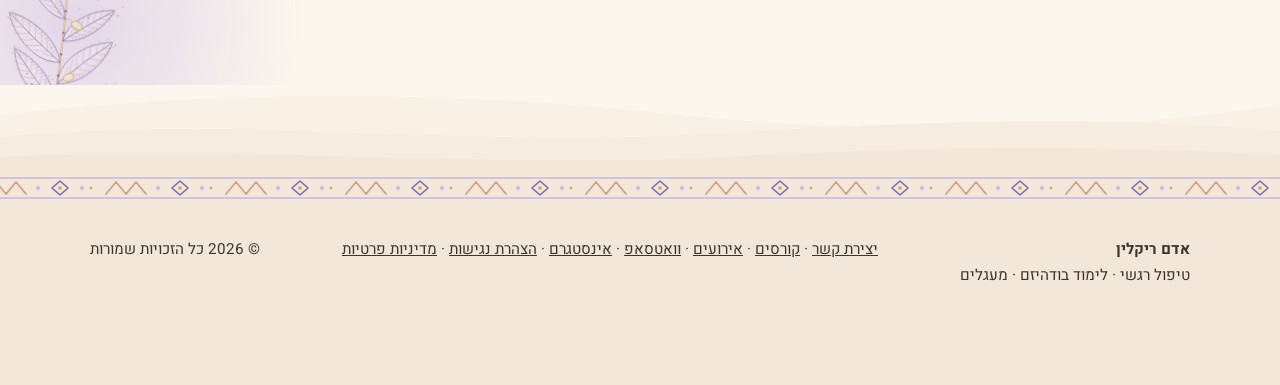
==== commit 09223829: "Add Adam's story to the home and course pages Replace the placeholder text with his story and servic" ====
--- a/index.html
+++ b/index.html
@@ -38,7 +38,7 @@
   <div class="container hero-grid">
     <div>
       <h1>מקום בטוח לעצור,<br>להקשיב ולצמוח</h1>
-      <p class="lead">אני אדם ריקלין, מטפל רגשי ומורה לבודהיזם. אני מלווה אנשים בתקופות של שינוי, עומס ובלבול – בטיפול אישי, בלימוד ובתרגול משותף.</p>
+      <p class="lead">אני אדם ריקלין. כבר 17 שנים אני בדרכים, חוקר רוח ותודעה, ומלווה אנשים בתהליכי עומק – בטיפול אישי וזוגי, בלימוד בודהיזם ובמעגלים.</p>
       <div class="actions">
         <a class="btn btn-primary" href="contact.html">לתיאום שיחת היכרות</a>
         <a class="btn btn-outline" href="course.html">לקורס מבוא לבודהיזם</a>
@@ -52,8 +52,9 @@
   <div class="container two-col">
     <div>
       <h2>קצת עליי</h2>
-      <p>[טקסט לדוגמה – להחליף] אני מאמין שלכל אדם יש בתוכו את הכוחות לשינוי, ולפעמים צריך רק מרחב נכון ומישהו שילך לצד. בעבודתי אני משלב הקשבה עמוקה, חום וכלים מעשיים, יחד עם החוכמה והתרגול של הדרך הבודהיסטית.</p>
-      <p>[הכשרה וניסיון – להחליף] בוגר לימודי ___, עם ניסיון של ___ שנים בליווי אנשים, זוגות וקבוצות.</p>
+      <p>לפני שנים היה לי הכול: בית גדול, רכב יקר, עסק משפחתי. מבחוץ חייכתי, ומבפנים הרגשתי ריקנות שלא ידעתי לקרוא לה בשם. בקיץ 2016 נחתתי בהודו, וזה שינה את חיי מקצה לקצה.</p>
+      <p>מאז למדתי בודהיזם במנזר בנפאל ובריטריטים בהודו, לצד מדיטציה, יוגה, עבודת נשימה וצומות. היום אני משלב את כל אלה בתהליכים שאני מלווה, יחד עם כלים מעשיים מהכשרת מאמנים ומטפלים ברוח הקבלה והיהדות בבית הספר ״טוב ומיטיב״, שבה אני לומד.</p>
+      <p>טיול הוא חיצוני ומסע הוא פנימי, ואפשר לצאת אליו גם בתוך השגרה. לפעמים צריך רק לרדת מהראש ללב, מהמיינד המפטפט לגוף שיודע. אני כאן כדי ללכת איתכם בדרך הזאת.</p>
     </div>
     <div class="card">
       <h3>איך זה עובד?</h3>
@@ -69,12 +70,12 @@
 <section class="section alt" id="services">
   <div class="container">
     <h2>מה אני מציע</h2>
-    <p class="lead">[להתאים לשירותים של אדם]</p>
+    <p class="lead">דרכים שונות לאותו מסע פנימי. אפשר להתחיל בשיחת היכרות קצרה, ויחד נבין מה מתאים לכם.</p>
     <div class="grid grid-3" style="margin-top:28px">
-      <div class="card arch-card"><img class="icon" src="images/icon-sprout.svg" alt="" width="72" height="72"><h3>טיפול אישי</h3><p>מפגשים שבועיים במרחב אישי ומוגן – להתמודדות עם חרדה, לחץ, משברים ושינויים בחיים.</p></div>
+      <div class="card arch-card"><img class="icon" src="images/icon-sprout.svg" alt="" width="72" height="72"><h3>טיפול אישי</h3><p>תהליך עומק אחד על אחד, בקצב שלכם – לתקופות של שינוי, עומס ובלבול, או כשמרגישים שמשהו בפנים מבקש תשומת לב.</p></div>
       <div class="card arch-card"><img class="icon" src="images/icon-together.svg" alt="" width="72" height="72"><h3>טיפול זוגי</h3><p>ליווי זוגות ביצירת תקשורת טובה יותר, הבנה הדדית וקרבה מחודשת.</p></div>
       <div class="card arch-card"><img class="icon" src="images/icon-wheel.svg" alt="" width="72" height="72"><h3>לימוד בודהיזם</h3><p>קורס מבוא חי בקבוצה קטנה, או קורס מוקלט לצפייה בזמן שלכם. <a href="course.html">לפרטים על הקורס</a></p></div>
-      <div class="card arch-card"><img class="icon" src="images/icon-circle.svg" alt="" width="72" height="72"><h3>מעגלים וסדנאות</h3><p>מפגשים קבוצתיים של שיתוף, למידה וחיבור. <a href="events.html">ללוח האירועים</a></p></div>
+      <div class="card arch-card"><img class="icon" src="images/icon-circle.svg" alt="" width="72" height="72"><h3>מעגלים וסדנאות</h3><p>מפגשים קבוצתיים של שיתוף, תרגול וחיבור – כי את הדרך הזאת קל יותר ללכת יחד. <a href="events.html">ללוח האירועים</a></p></div>
     </div>
   </div>
 </section>
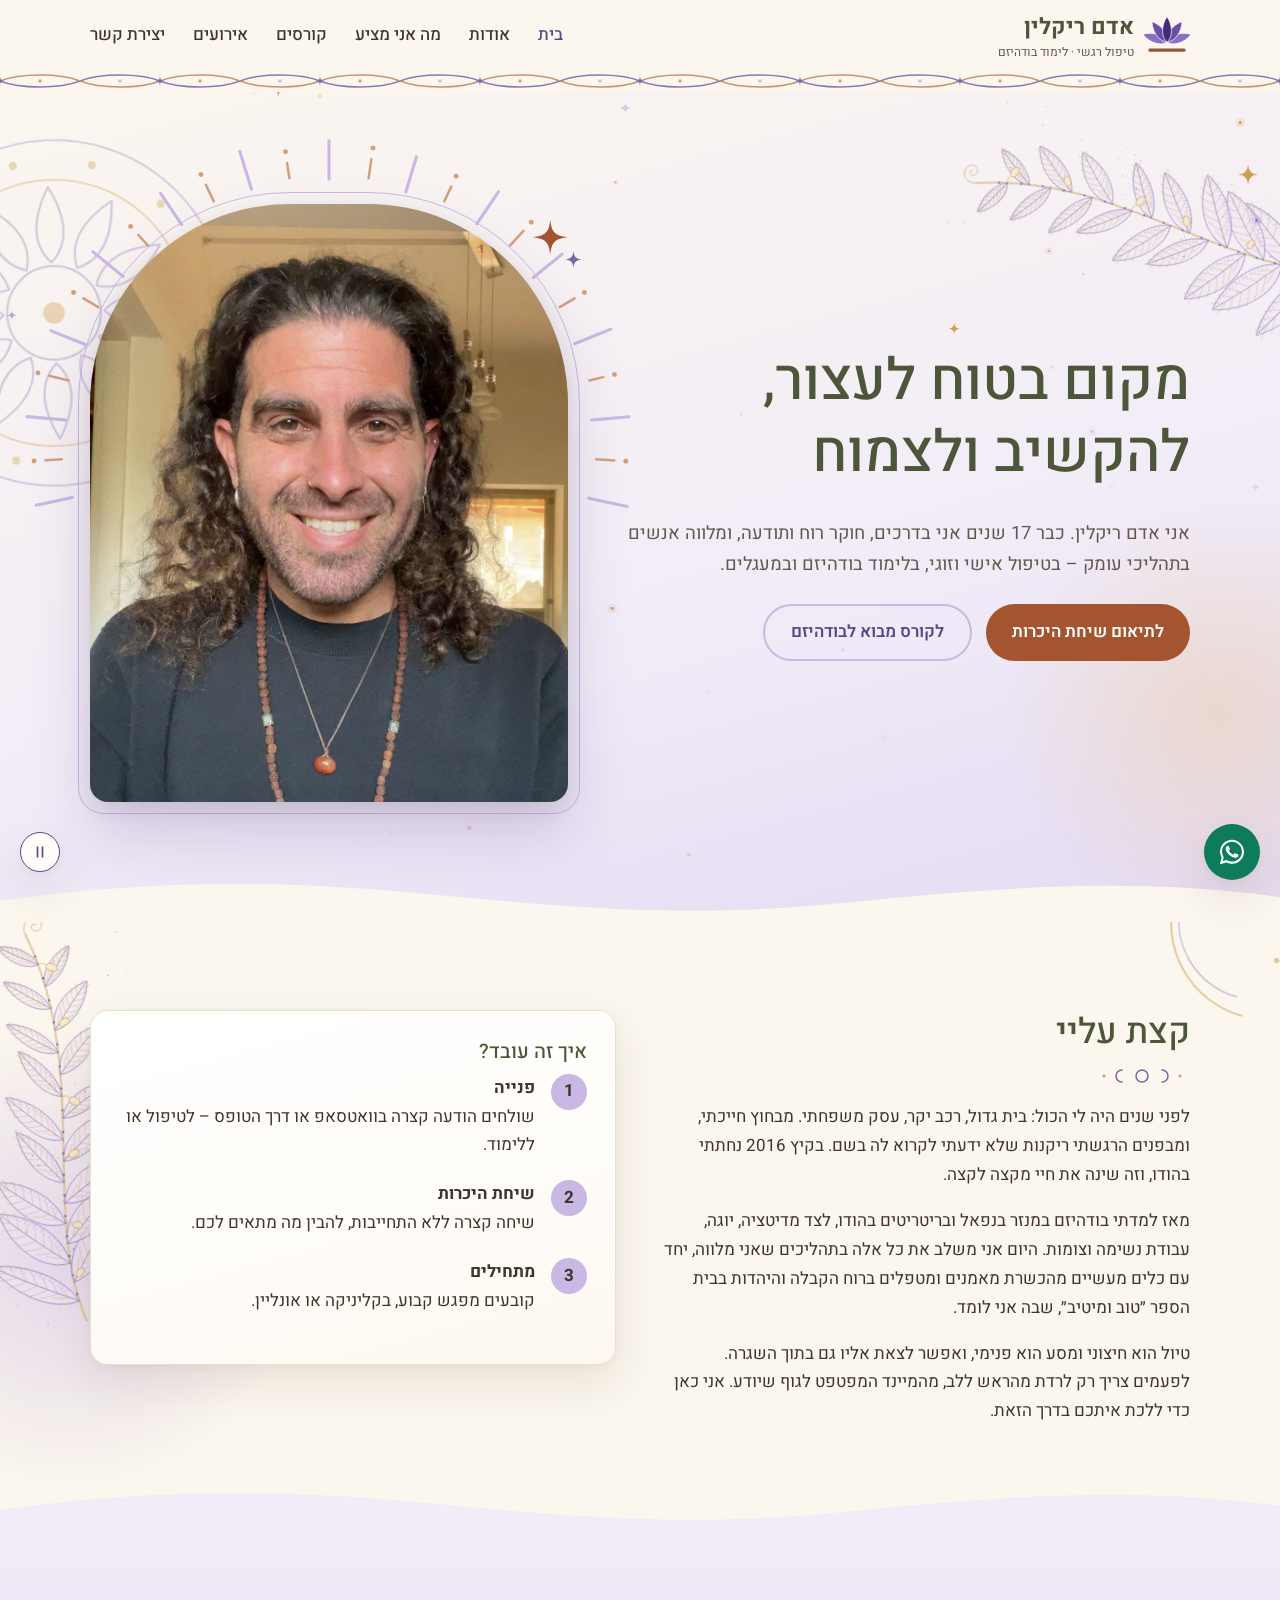
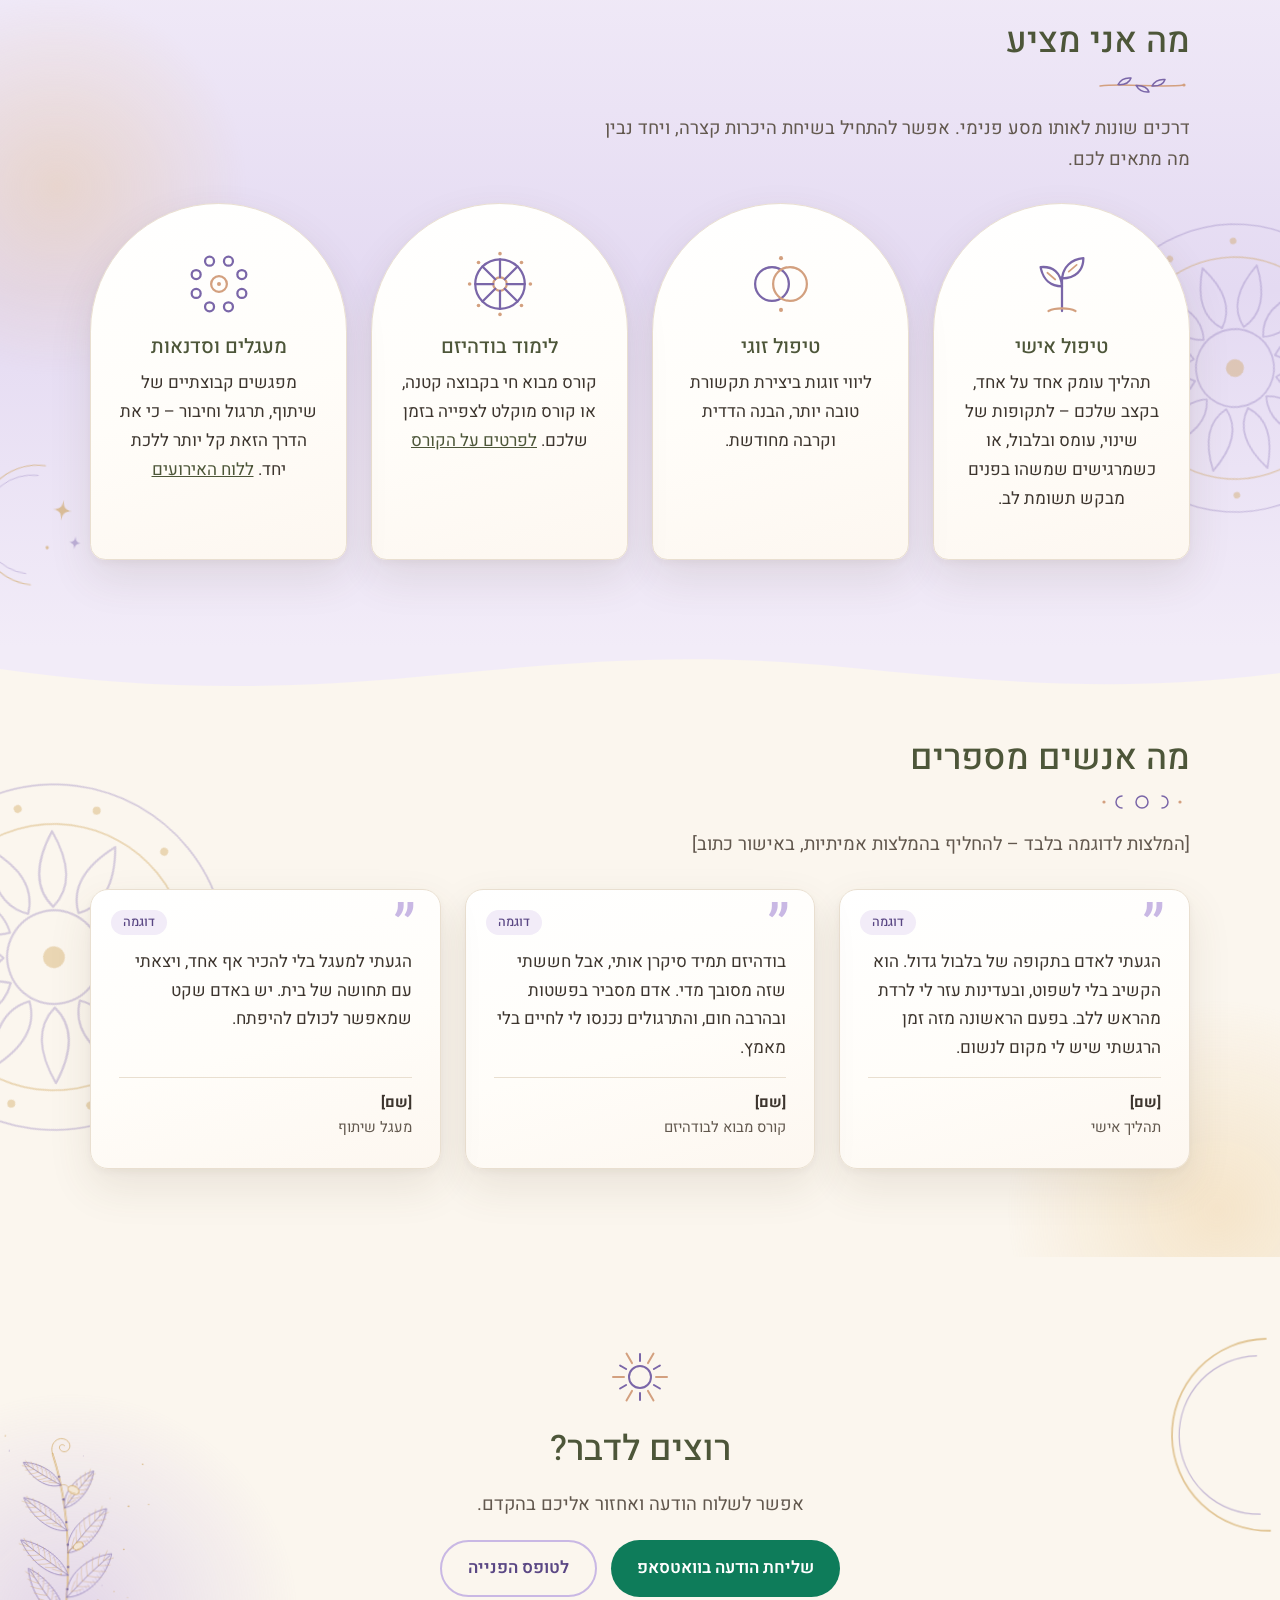
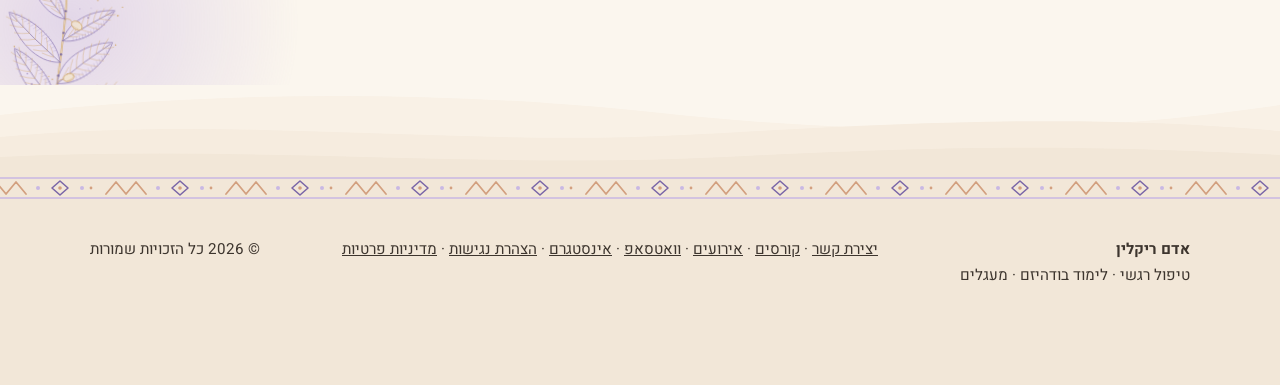
==== commit fca89feb: "Force devices to load the updated WhatsApp number Co-Authored-By: Claude Opus 5.5 <noreply@anthropic" ====
--- a/index.html
+++ b/index.html
@@ -123,7 +123,7 @@
   </div>
 </footer>
 <a class="wa-float" data-wa href="#" aria-label="שליחת הודעה בוואטסאפ"><svg viewBox="0 0 32 32" aria-hidden="true"><path d="M16 3C9 3 3.3 8.6 3.3 15.6c0 2.2.6 4.4 1.7 6.3L3 29l7.3-1.9c1.8 1 3.8 1.5 5.8 1.5 7 0 12.7-5.6 12.7-12.6S23 3 16 3zm0 23.1c-1.9 0-3.7-.5-5.3-1.4l-.4-.2-4.3 1.1 1.2-4.2-.3-.4c-1-1.7-1.5-3.5-1.5-5.4C5.4 9.8 10.2 5.1 16 5.1s10.6 4.7 10.6 10.5S21.8 26.1 16 26.1zm5.8-7.9c-.3-.2-1.9-.9-2.2-1-.3-.1-.5-.2-.7.2-.2.3-.8 1-1 1.2-.2.2-.4.2-.7.1-.3-.2-1.3-.5-2.6-1.6-1-.9-1.6-1.9-1.8-2.2-.2-.3 0-.5.1-.7l.5-.6c.2-.2.2-.3.3-.6.1-.2 0-.4 0-.6l-1-2.4c-.3-.6-.5-.5-.7-.5h-.6c-.2 0-.6.1-.9.4-.3.3-1.2 1.1-1.2 2.8s1.2 3.2 1.4 3.5c.2.2 2.4 3.6 5.7 5 .8.3 1.4.5 1.9.7.8.3 1.5.2 2.1.1.6-.1 1.9-.8 2.2-1.5.3-.7.3-1.4.2-1.5-.1-.2-.3-.3-.6-.4z"/></svg></a>
-<script src="js/config.js"></script>
+<script src="js/config.js?v=2"></script>
 <script src="js/main.js"></script>
 <script>document.getElementById("yr").textContent=new Date().getFullYear()</script>
 </body>
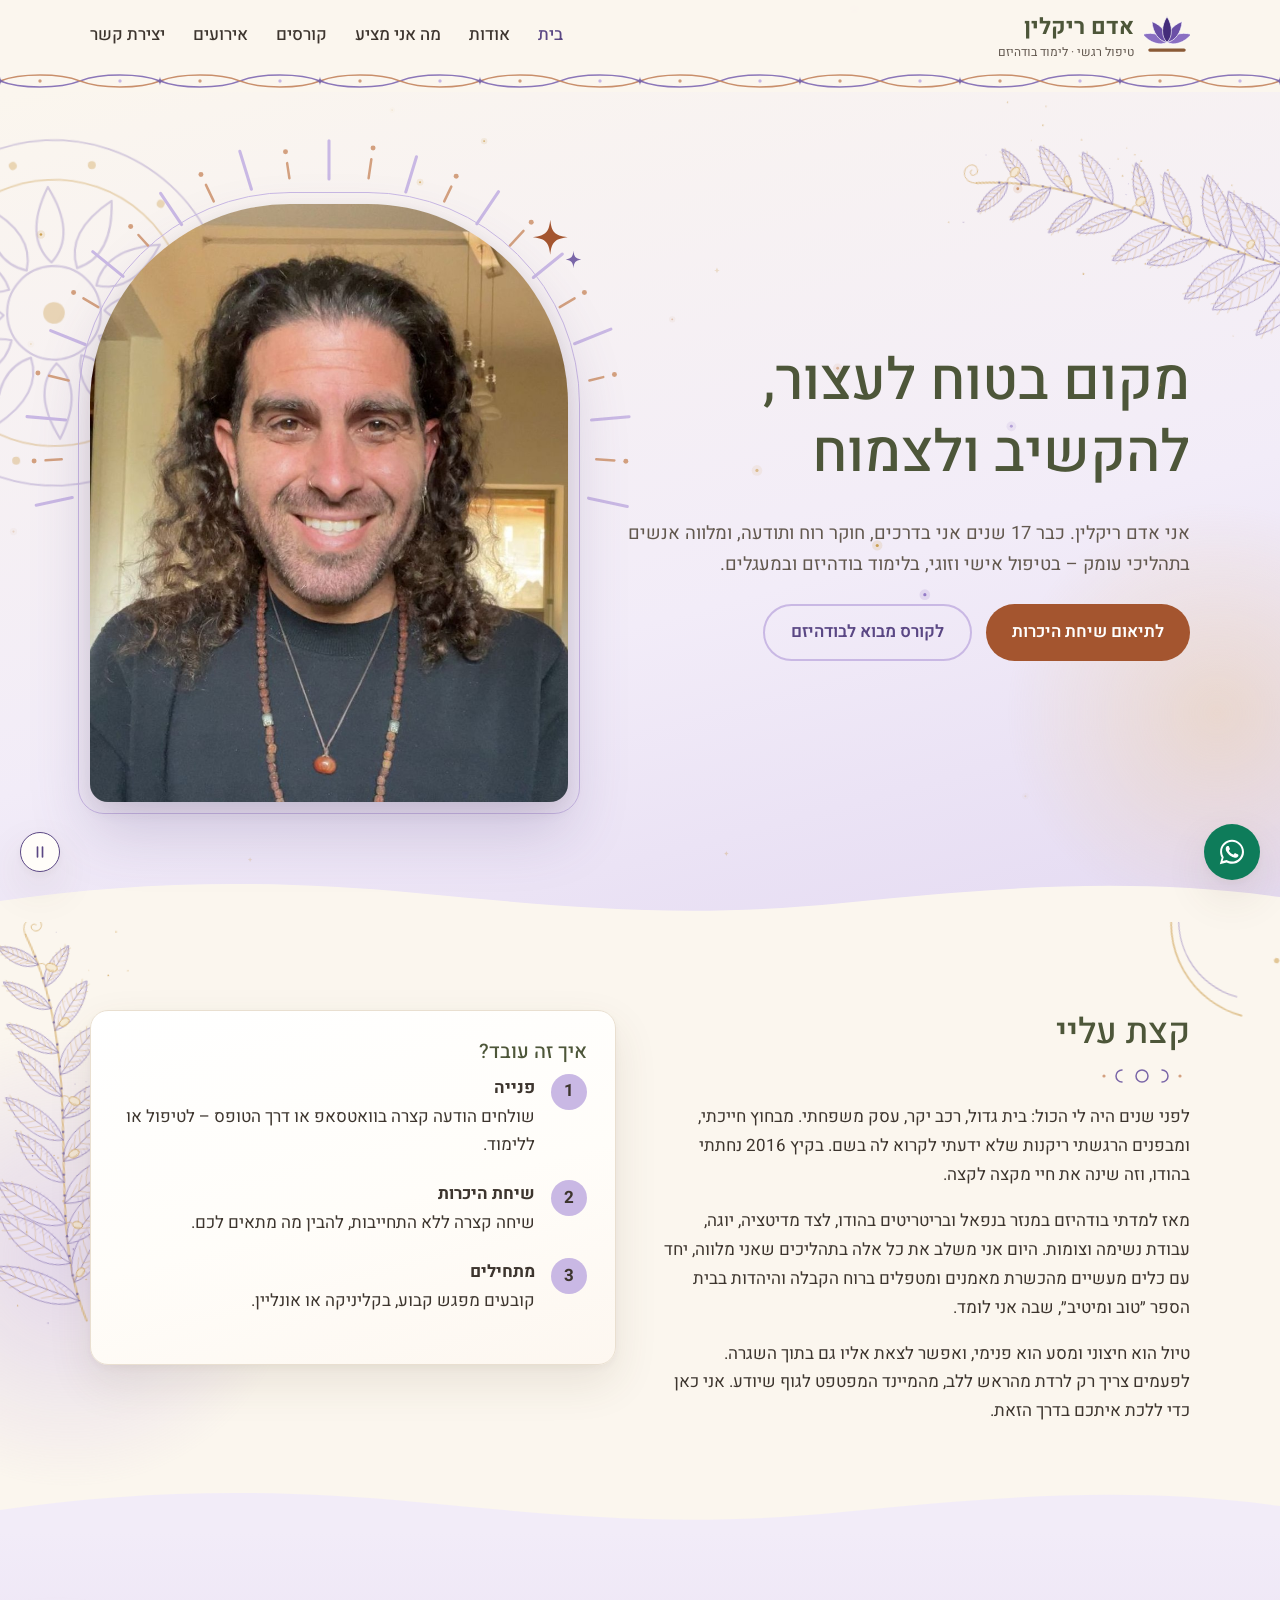
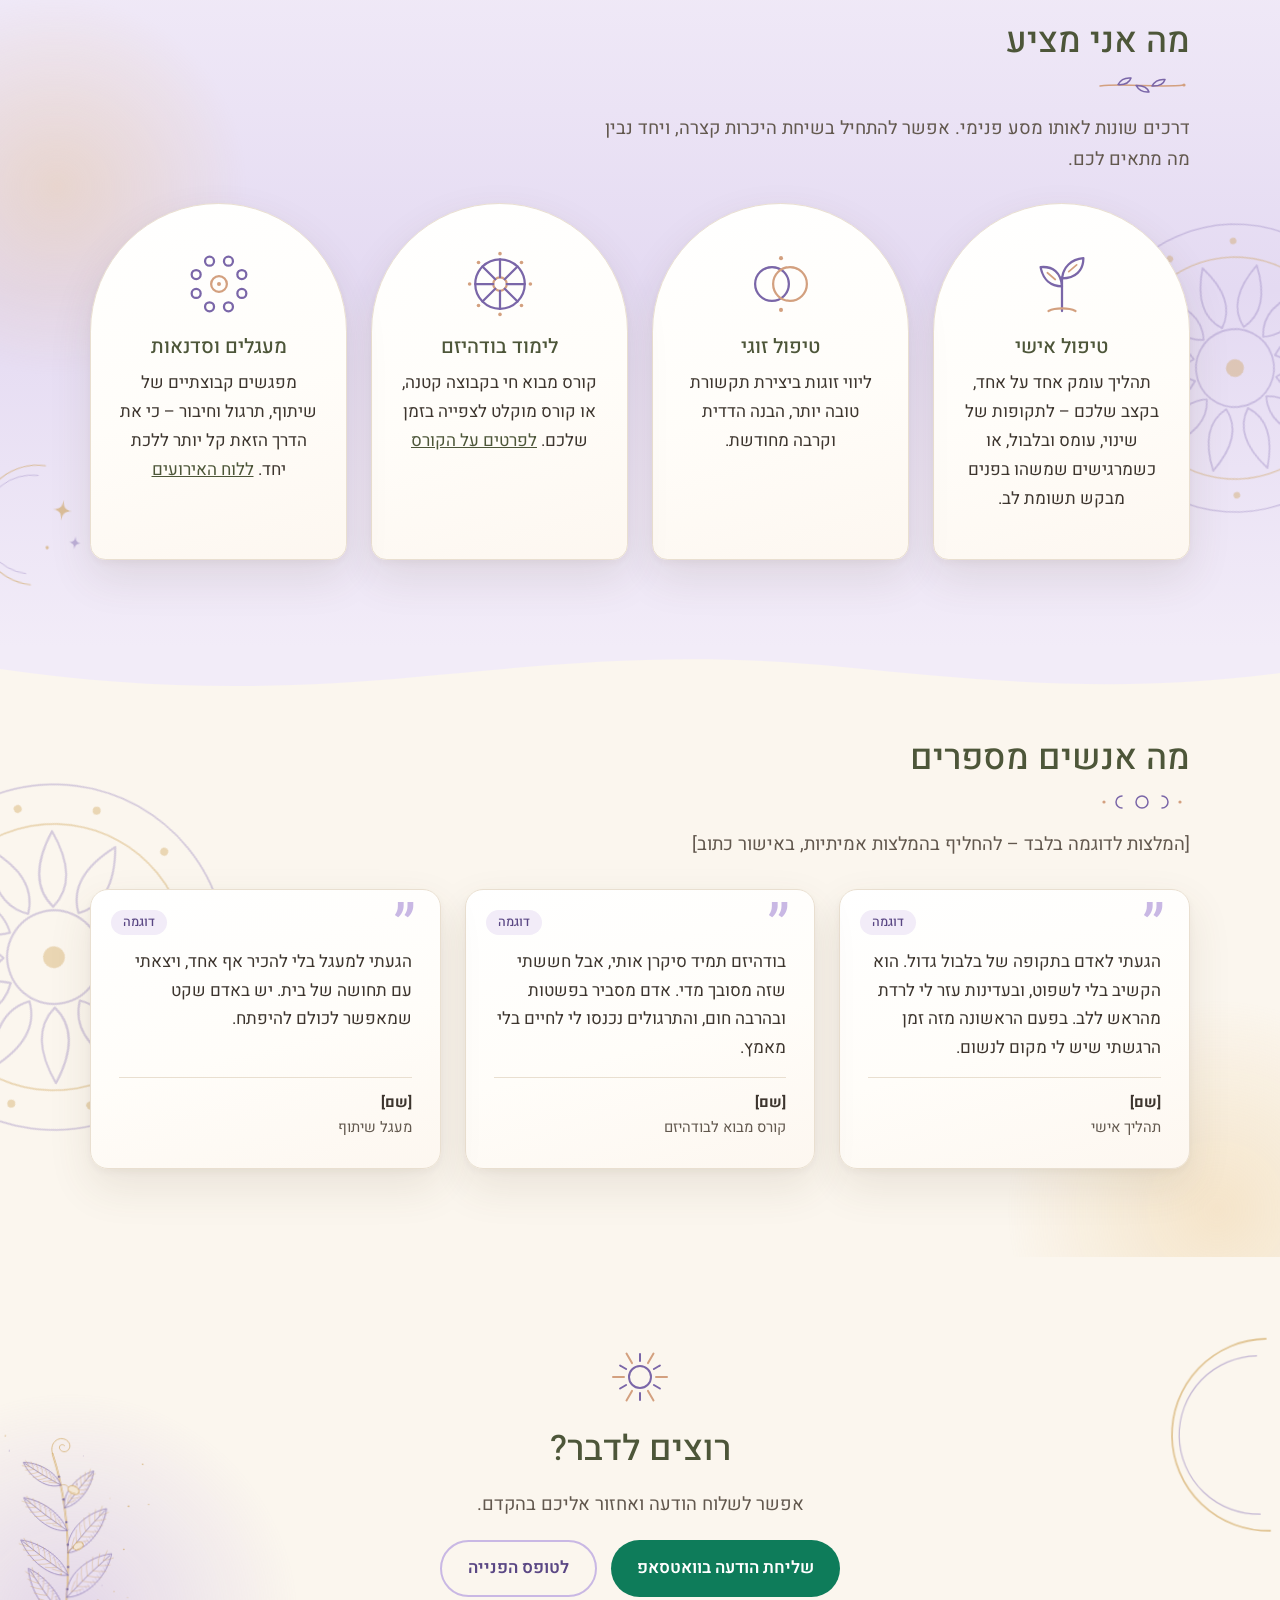
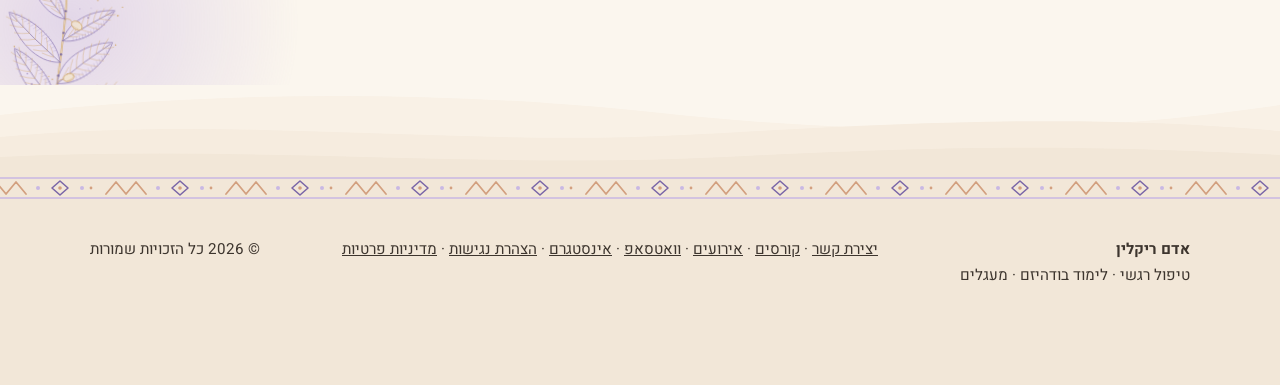
==== commit 21070264: "Tell search engines Adam's name in Hebrew and English Co-Authored-By: Claude Opus 5.5 <noreply@anthr" ====
--- a/index.html
+++ b/index.html
@@ -18,6 +18,30 @@
 <meta property="og:image:width" content="1200">
 <meta property="og:image:height" content="630">
 <meta name="twitter:card" content="summary_large_image">
+<script type="application/ld+json">
+{
+  "@context": "https://schema.org",
+  "@graph": [
+    {
+      "@type": "WebSite",
+      "@id": "https://brookereneadam.github.io/adamriklin/#website",
+      "url": "https://brookereneadam.github.io/adamriklin/",
+      "name": "אדם ריקלין",
+      "alternateName": "Adam Riklin",
+      "inLanguage": "he"
+    },
+    {
+      "@type": "Person",
+      "@id": "https://brookereneadam.github.io/adamriklin/#adam",
+      "name": "אדם ריקלין",
+      "alternateName": "Adam Riklin",
+      "jobTitle": "מטפל רגשי ומורה לבודהיזם",
+      "url": "https://brookereneadam.github.io/adamriklin/",
+      "sameAs": ["https://www.instagram.com/adam.riklin/"]
+    }
+  ]
+}
+</script>
 <link rel="preconnect" href="https://fonts.googleapis.com">
 <link rel="preconnect" href="https://fonts.gstatic.com" crossorigin>
 <link href="https://fonts.googleapis.com/css2?family=Heebo:wght@300;400;500;700&display=swap" rel="stylesheet">
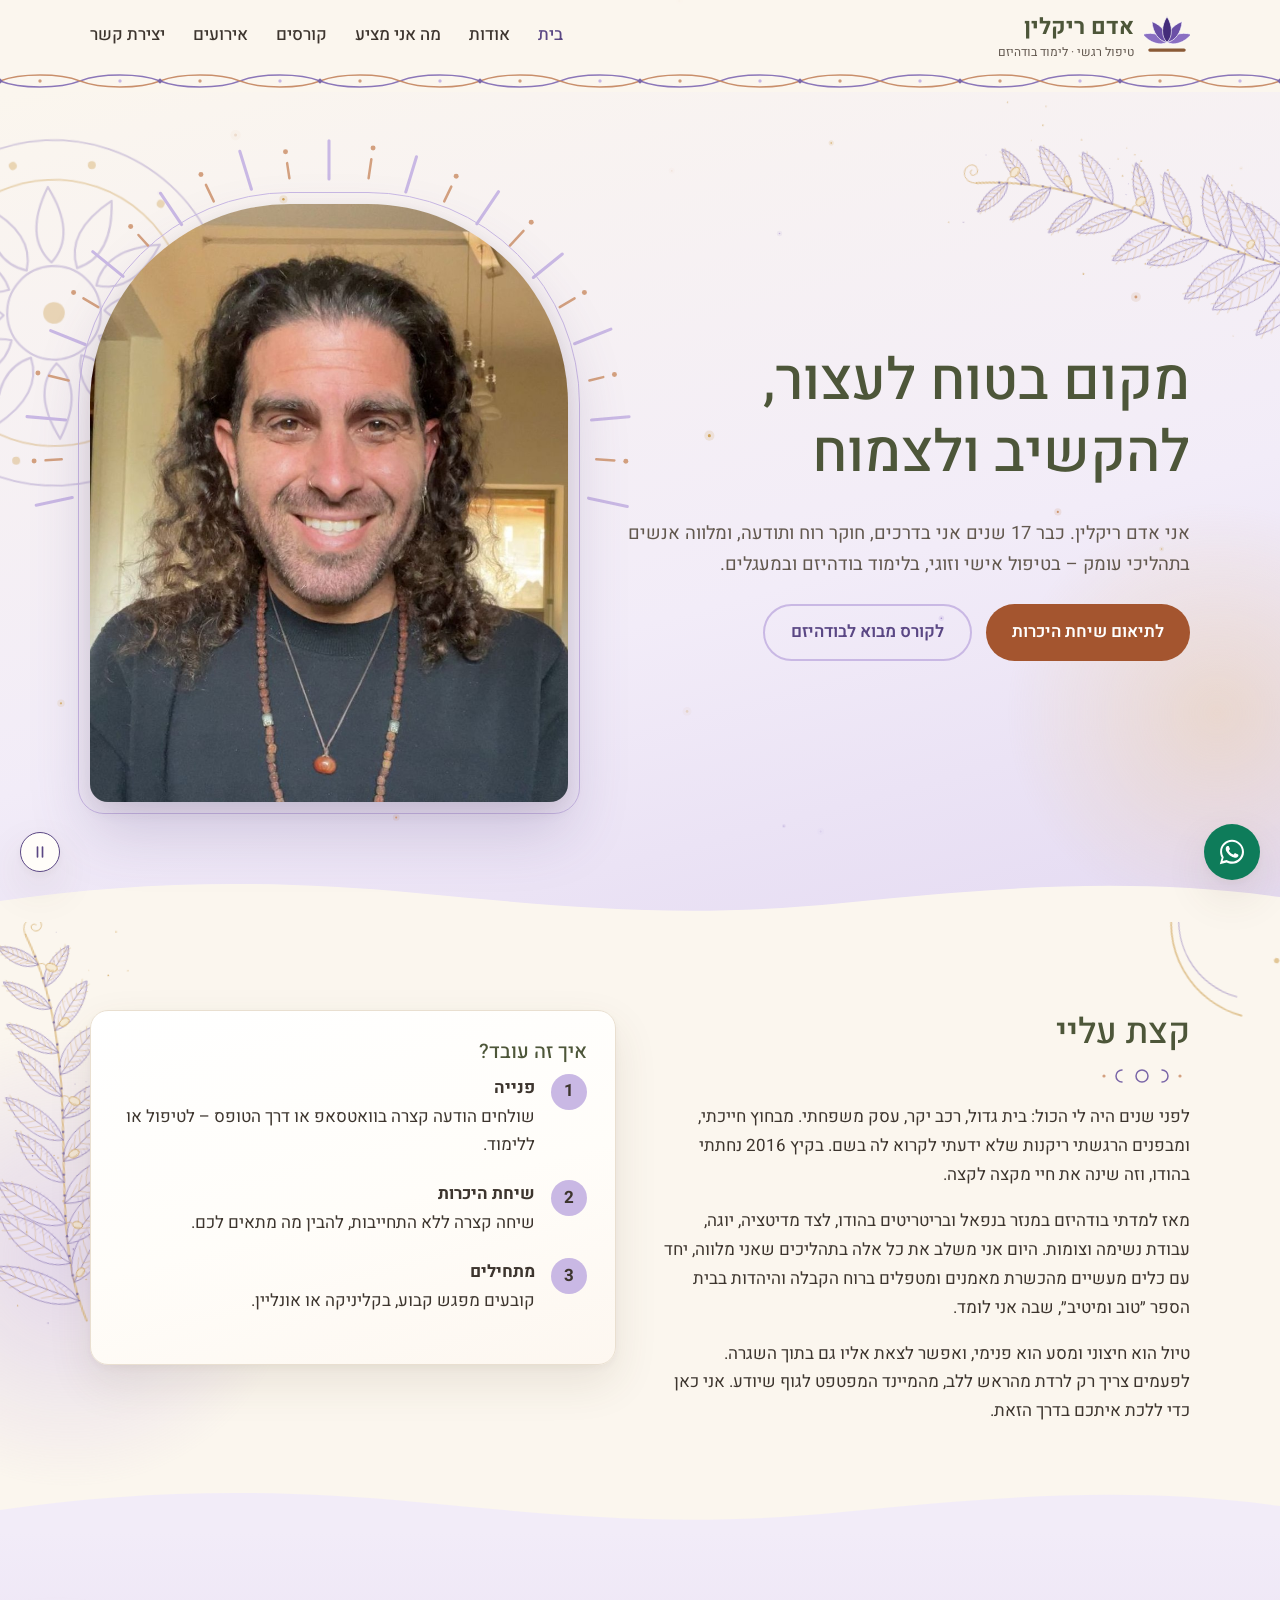
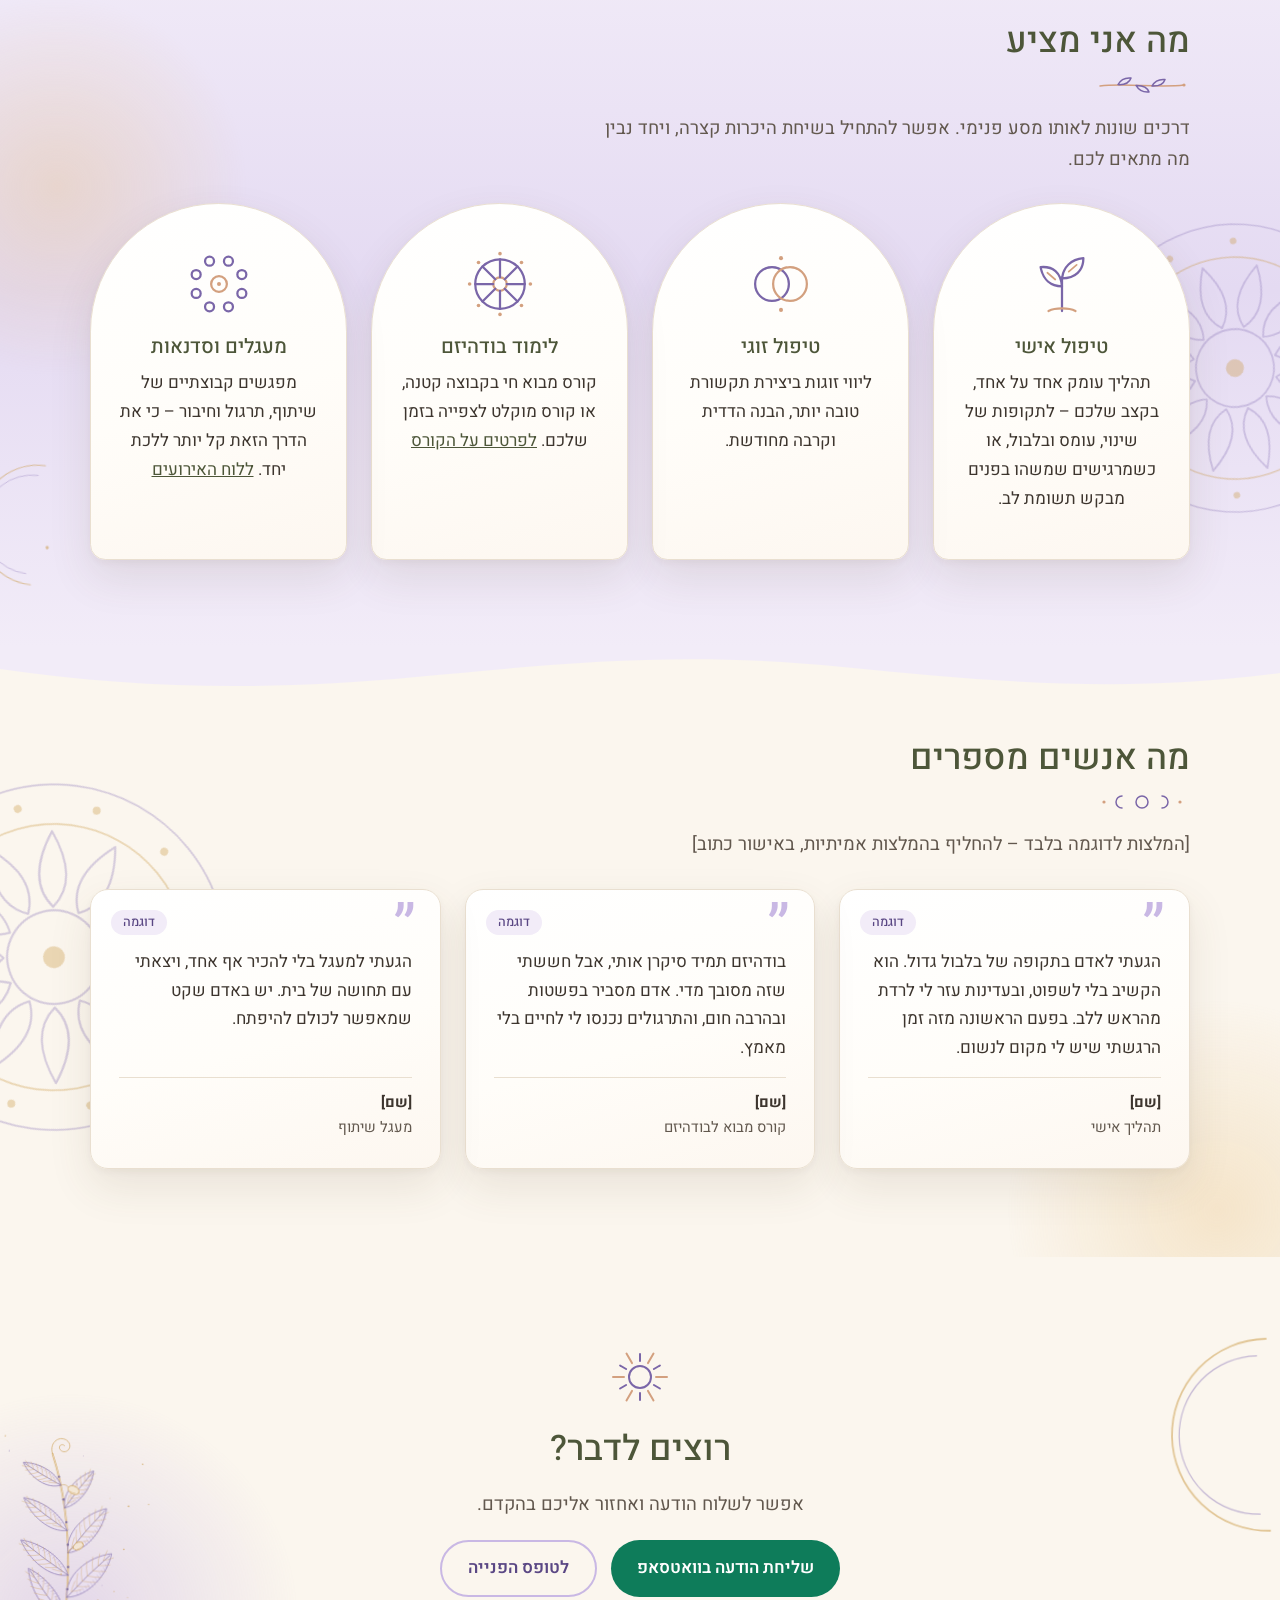
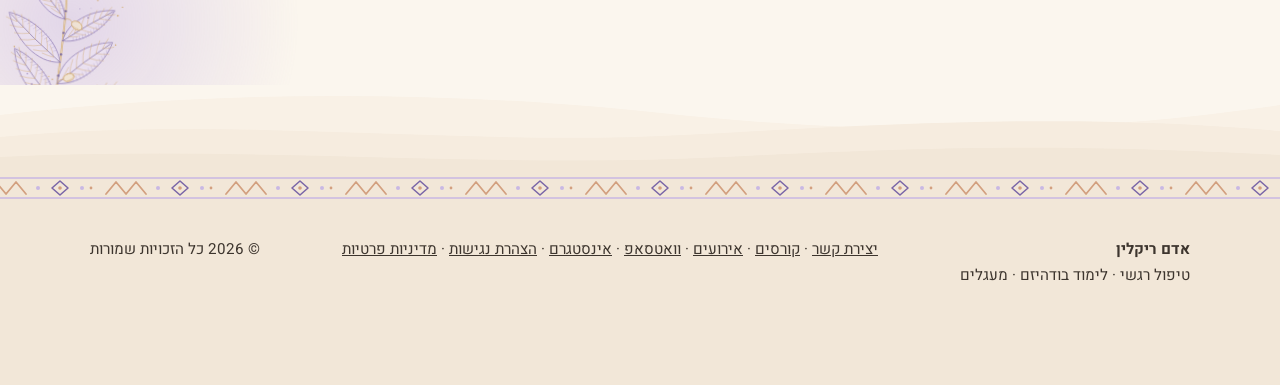
==== commit 5c0b9c48: "Use adamriklin.com as the site's main address Co-Authored-By: Claude Opus 5.5 <noreply@anthropic.com" ====
--- a/index.html
+++ b/index.html
@@ -7,14 +7,14 @@
 <link rel="icon" type="image/svg+xml" href="images/logo.svg">
 <link rel="apple-touch-icon" href="images/apple-touch-icon.png">
 <meta name="description" content="אדם ריקלין – טיפול רגשי, לימוד בודהיזם, קורסים ומעגלים. לתיאום שיחת היכרות בוואטסאפ.">
-<link rel="canonical" href="https://brookereneadam.github.io/adamriklin/">
+<link rel="canonical" href="https://adamriklin.com/">
 <meta property="og:type" content="website">
 <meta property="og:locale" content="he_IL">
 <meta property="og:site_name" content="אדם ריקלין">
 <meta property="og:title" content="אדם ריקלין | מטפל רגשי ומורה לבודהיזם">
 <meta property="og:description" content="אדם ריקלין – טיפול רגשי, לימוד בודהיזם, קורסים ומעגלים. לתיאום שיחת היכרות בוואטסאפ.">
-<meta property="og:url" content="https://brookereneadam.github.io/adamriklin/">
-<meta property="og:image" content="https://brookereneadam.github.io/adamriklin/images/share.jpg">
+<meta property="og:url" content="https://adamriklin.com/">
+<meta property="og:image" content="https://adamriklin.com/images/share.jpg">
 <meta property="og:image:width" content="1200">
 <meta property="og:image:height" content="630">
 <meta name="twitter:card" content="summary_large_image">
@@ -24,19 +24,19 @@
   "@graph": [
     {
       "@type": "WebSite",
-      "@id": "https://brookereneadam.github.io/adamriklin/#website",
-      "url": "https://brookereneadam.github.io/adamriklin/",
+      "@id": "https://adamriklin.com/#website",
+      "url": "https://adamriklin.com/",
       "name": "אדם ריקלין",
       "alternateName": "Adam Riklin",
       "inLanguage": "he"
     },
     {
       "@type": "Person",
-      "@id": "https://brookereneadam.github.io/adamriklin/#adam",
+      "@id": "https://adamriklin.com/#adam",
       "name": "אדם ריקלין",
       "alternateName": "Adam Riklin",
       "jobTitle": "מטפל רגשי ומורה לבודהיזם",
-      "url": "https://brookereneadam.github.io/adamriklin/",
+      "url": "https://adamriklin.com/",
       "sameAs": ["https://www.instagram.com/adam.riklin/"]
     }
   ]
--- a/css/style.css
+++ b/css/style.css
@@ -155,10 +155,6 @@
 main>.section:first-of-type{padding-top:56px;background:linear-gradient(178deg,var(--lilac-soft) 0,var(--lavender) 170px,var(--bg) 430px)}
 main>.section:first-of-type h1::before{content:"";display:block;width:60px;height:60px;margin-bottom:12px;background:url(../images/icon-sun.svg) center/contain no-repeat}
 
-/* sparkles beside the portrait */
-.hero .portrait{position:relative}
-.hero .portrait::after{content:"";position:absolute;top:2%;inset-inline-start:-4%;width:58px;height:58px;background:url(../images/sparkles.svg) center/contain no-repeat}
-
 /* soft layers into the footer */
 main::after{content:"";display:block;height:90px;background:url(../images/waves-layered.svg) center/100% 100% no-repeat}
 .site-footer::before{margin-top:0}
@@ -181,8 +177,6 @@
 .deco-glow-gold{background:radial-gradient(closest-side,rgba(232,190,120,.3),transparent)}
 .deco-glow-lilac{background:radial-gradient(closest-side,rgba(180,155,225,.34),transparent)}
 .thread{position:absolute;top:10px;left:0;width:100%;height:80px;overflow:visible;fill:none;stroke:var(--gold);stroke-width:1.6;stroke-linecap:round;opacity:.75}
-.thread-tip{position:absolute;top:10px;left:-10px;width:20px;height:20px;margin-top:-10px;opacity:0;background:url(../images/sparkles.svg) 0 0/30px no-repeat;transition:opacity .5s}
-html:not(.motion) .thread-tip{display:none}
 canvas.sparkles{position:fixed;inset:0;width:100%;height:100%;z-index:15;pointer-events:none}
 canvas.sparkles[hidden]{display:none}
 .motion .reveal:not(.in){opacity:0;transform:translateY(38px) scale(.98)}
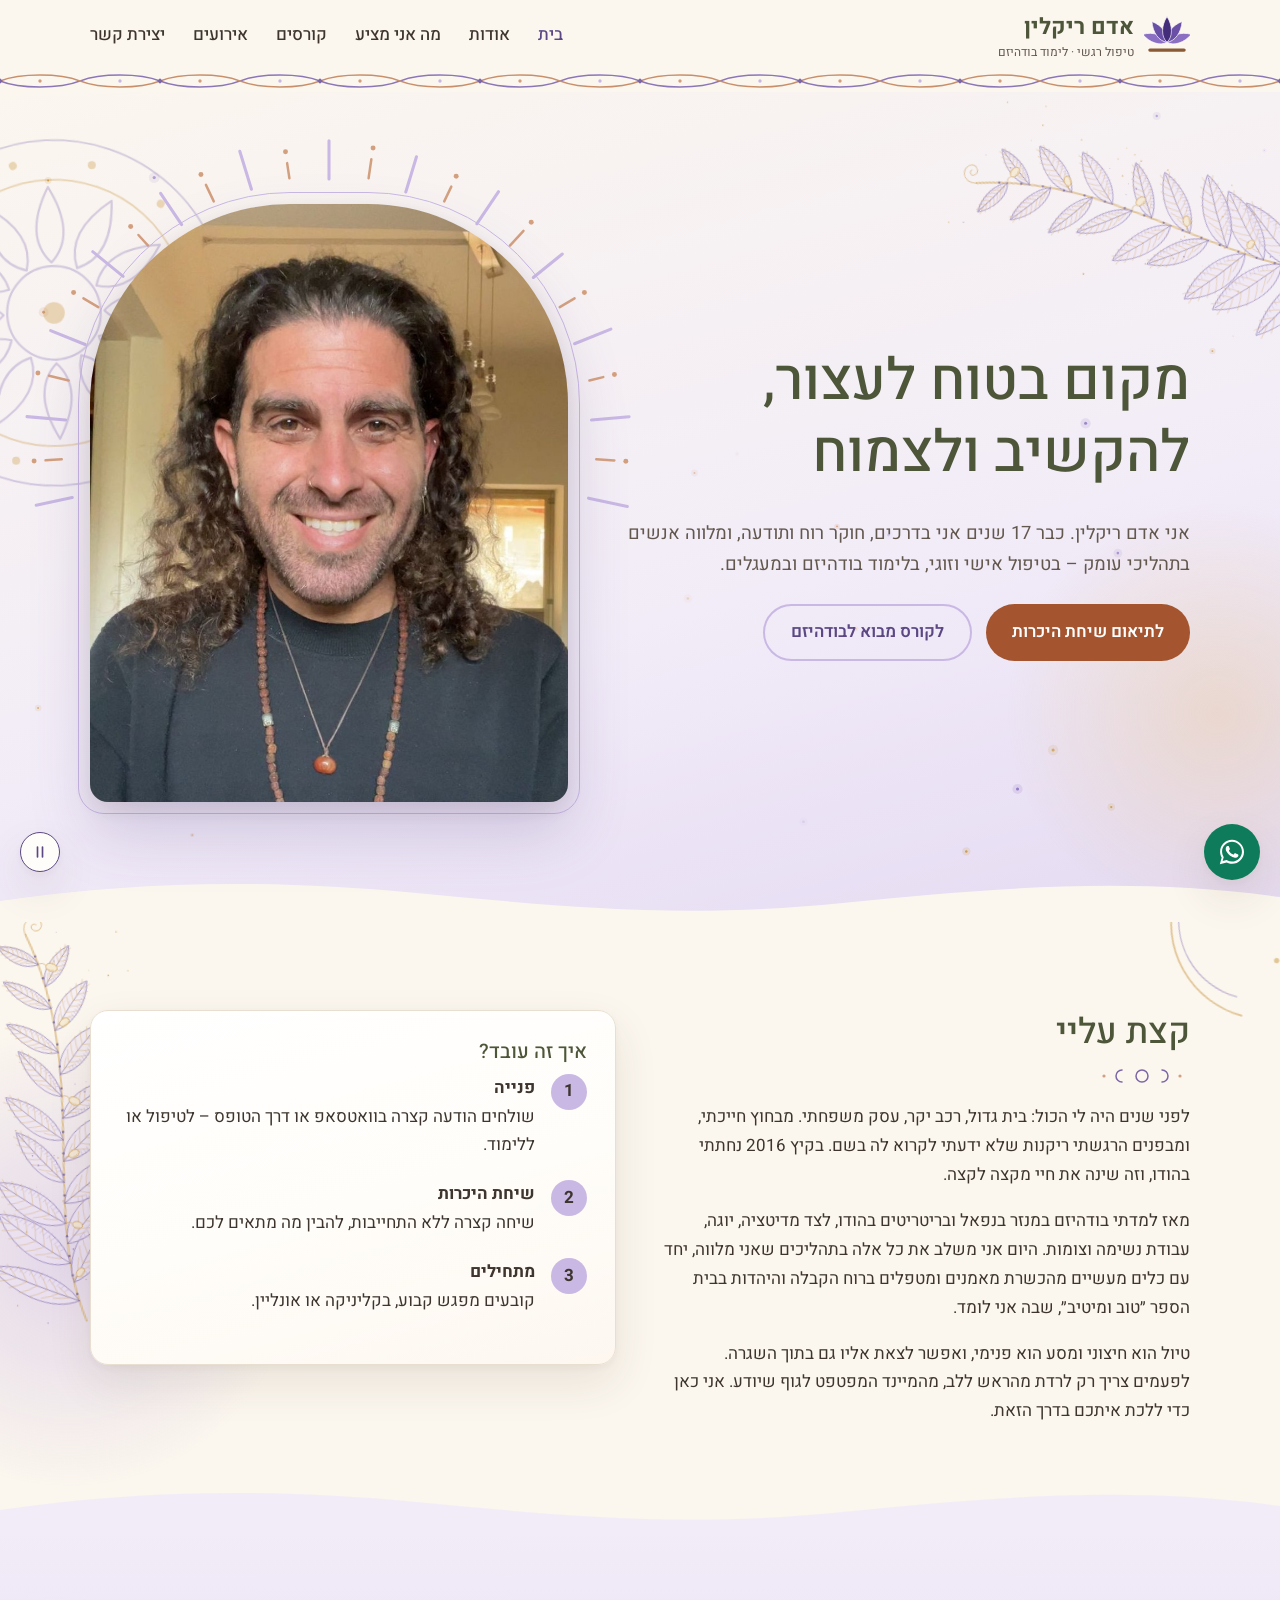
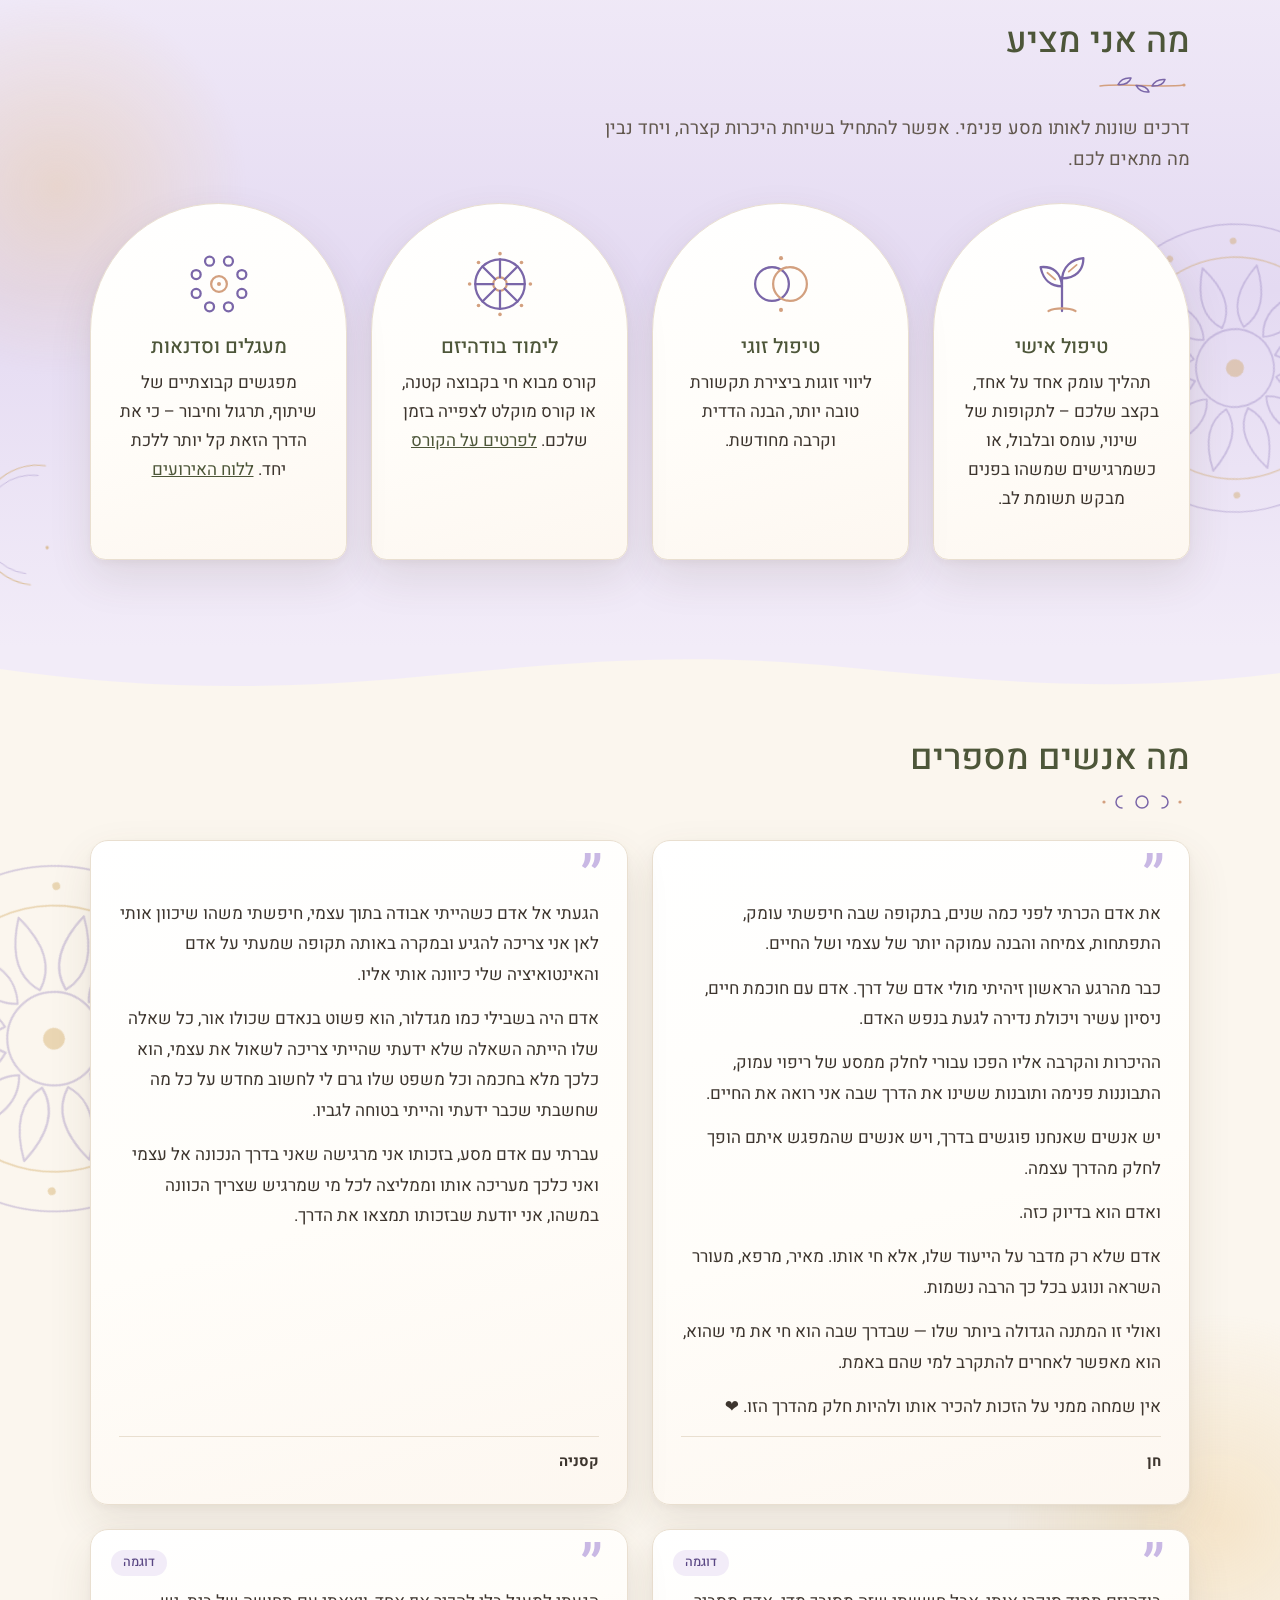
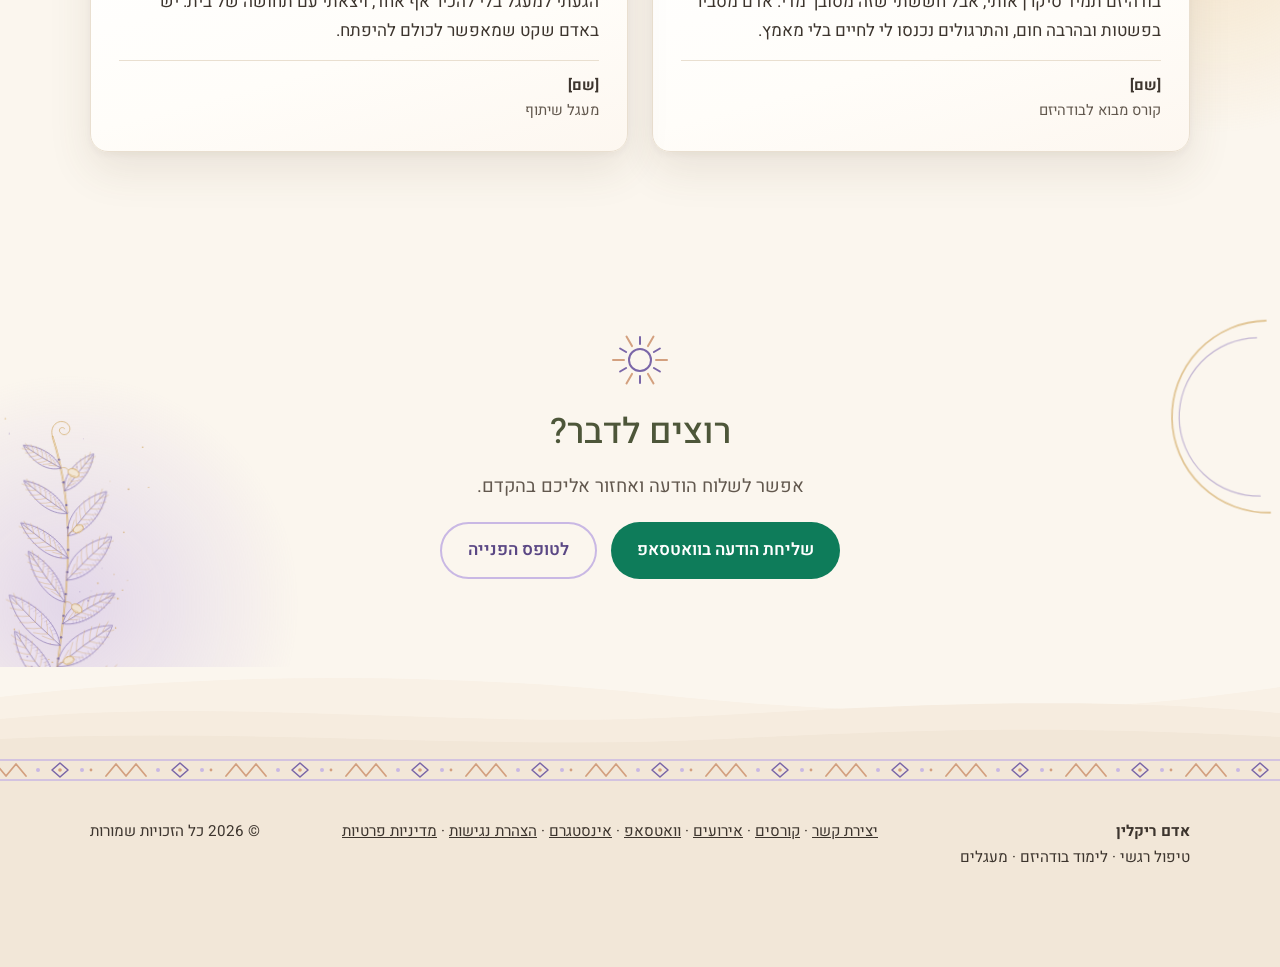
==== commit ae7914d8: "Add Chen's and Ksenya's testimonials and Adam's working days Co-Authored-By: Claude Opus 5.5 <norepl" ====
--- a/index.html
+++ b/index.html
@@ -107,13 +107,30 @@
 <section class="section" id="testimonials">
   <div class="container">
     <h2>מה אנשים מספרים</h2>
-    <p class="lead">[המלצות לדוגמה בלבד – להחליף בהמלצות אמיתיות, באישור כתוב]</p>
-    <div class="grid grid-3" style="margin-top:28px">
-      <figure class="card quote">
-        <span class="sample-tag">דוגמה</span>
-        <blockquote><p>הגעתי לאדם בתקופה של בלבול גדול. הוא הקשיב בלי לשפוט, ובעדינות עזר לי לרדת מהראש ללב. בפעם הראשונה מזה זמן הרגשתי שיש לי מקום לנשום.</p></blockquote>
-        <figcaption><strong>[שם]</strong><br>תהליך אישי</figcaption>
-      </figure>
+    <div class="grid grid-2" style="margin-top:28px">
+    <figure class="card quote quote-feature">
+      <blockquote>
+        <p>את אדם הכרתי לפני כמה שנים, בתקופה שבה חיפשתי עומק, התפתחות, צמיחה והבנה עמוקה יותר של עצמי ושל החיים.</p>
+        <p>כבר מהרגע הראשון זיהיתי מולי אדם של דרך. אדם עם חוכמת חיים, ניסיון עשיר ויכולת נדירה לגעת בנפש האדם.</p>
+        <p>ההיכרות והקרבה אליו הפכו עבורי לחלק ממסע של ריפוי עמוק, התבוננות פנימה ותובנות ששינו את הדרך שבה אני רואה את החיים.</p>
+        <p>יש אנשים שאנחנו פוגשים בדרך, ויש אנשים שהמפגש איתם הופך לחלק מהדרך עצמה.</p>
+        <p>ואדם הוא בדיוק כזה.</p>
+        <p>אדם שלא רק מדבר על הייעוד שלו, אלא חי אותו. מאיר, מרפא, מעורר השראה ונוגע בכל כך הרבה נשמות.</p>
+        <p>ואולי זו המתנה הגדולה ביותר שלו — שבדרך שבה הוא חי את מי שהוא, הוא מאפשר לאחרים להתקרב למי שהם באמת.</p>
+        <p>אין שמחה ממני על הזכות להכיר אותו ולהיות חלק מהדרך הזו. <span aria-hidden="true">❤️</span></p>
+      </blockquote>
+      <figcaption><strong>חן</strong></figcaption>
+    </figure>
+    <figure class="card quote quote-feature">
+      <blockquote>
+        <p>הגעתי אל אדם כשהייתי אבודה בתוך עצמי, חיפשתי משהו שיכוון אותי לאן אני צריכה להגיע ובמקרה באותה תקופה שמעתי על אדם והאינטואיציה שלי כיוונה אותי אליו.</p>
+        <p>אדם היה בשבילי כמו מגדלור, הוא פשוט בנאדם שכולו אור, כל שאלה שלו הייתה השאלה שלא ידעתי שהייתי צריכה לשאול את עצמי, הוא כלכך מלא בחכמה וכל משפט שלו גרם לי לחשוב מחדש על כל מה שחשבתי שכבר ידעתי והייתי בטוחה לגביו.</p>
+        <p>עברתי עם אדם מסע, בזכותו אני מרגישה שאני בדרך הנכונה אל עצמי ואני כלכך מעריכה אותו וממליצה לכל מי שמרגיש שצריך הכוונה במשהו, אני יודעת שבזכותו תמצאו את הדרך.</p>
+      </blockquote>
+      <figcaption><strong>קסניה</strong></figcaption>
+    </figure>
+    </div>
+    <div class="grid grid-3" style="margin-top:24px">
       <figure class="card quote">
         <span class="sample-tag">דוגמה</span>
         <blockquote><p>בודהיזם תמיד סיקרן אותי, אבל חששתי שזה מסובך מדי. אדם מסביר בפשטות ובהרבה חום, והתרגולים נכנסו לי לחיים בלי מאמץ.</p></blockquote>
--- a/css/style.css
+++ b/css/style.css
@@ -49,6 +49,7 @@
 /* cards */
 .grid{display:grid;gap:24px}
 .grid-3{grid-template-columns:repeat(auto-fit,minmax(240px,1fr))}
+.grid-2{grid-template-columns:repeat(auto-fit,minmax(min(100%,340px),1fr))}
 .card{background:var(--surface);border-radius:var(--radius);padding:28px;box-shadow:var(--shadow);border:1px solid var(--line)}
 .card .icon{font-size:2rem;margin-bottom:8px}
 .two-col{display:grid;grid-template-columns:1fr 1fr;gap:48px;align-items:start}
@@ -199,6 +200,8 @@
 .quote::before{content:"”"/"";position:absolute;top:8px;inset-inline-start:24px;font-size:4rem;line-height:1;color:var(--lilac)}
 .quote blockquote{margin:0;flex:1}
 .quote blockquote p{margin:0}
+.quote blockquote p+p{margin-top:.8em}
+.quote-feature{line-height:1.8}
 .quote figcaption{font-size:.92rem;color:var(--muted);border-top:1px solid var(--line);padding-top:12px}
 .quote figcaption strong{color:var(--ink)}
 .sample-tag{position:absolute;top:20px;inset-inline-end:20px;background:var(--lavender);color:var(--purple);border-radius:999px;padding:2px 12px;font-size:.8rem;font-weight:500}
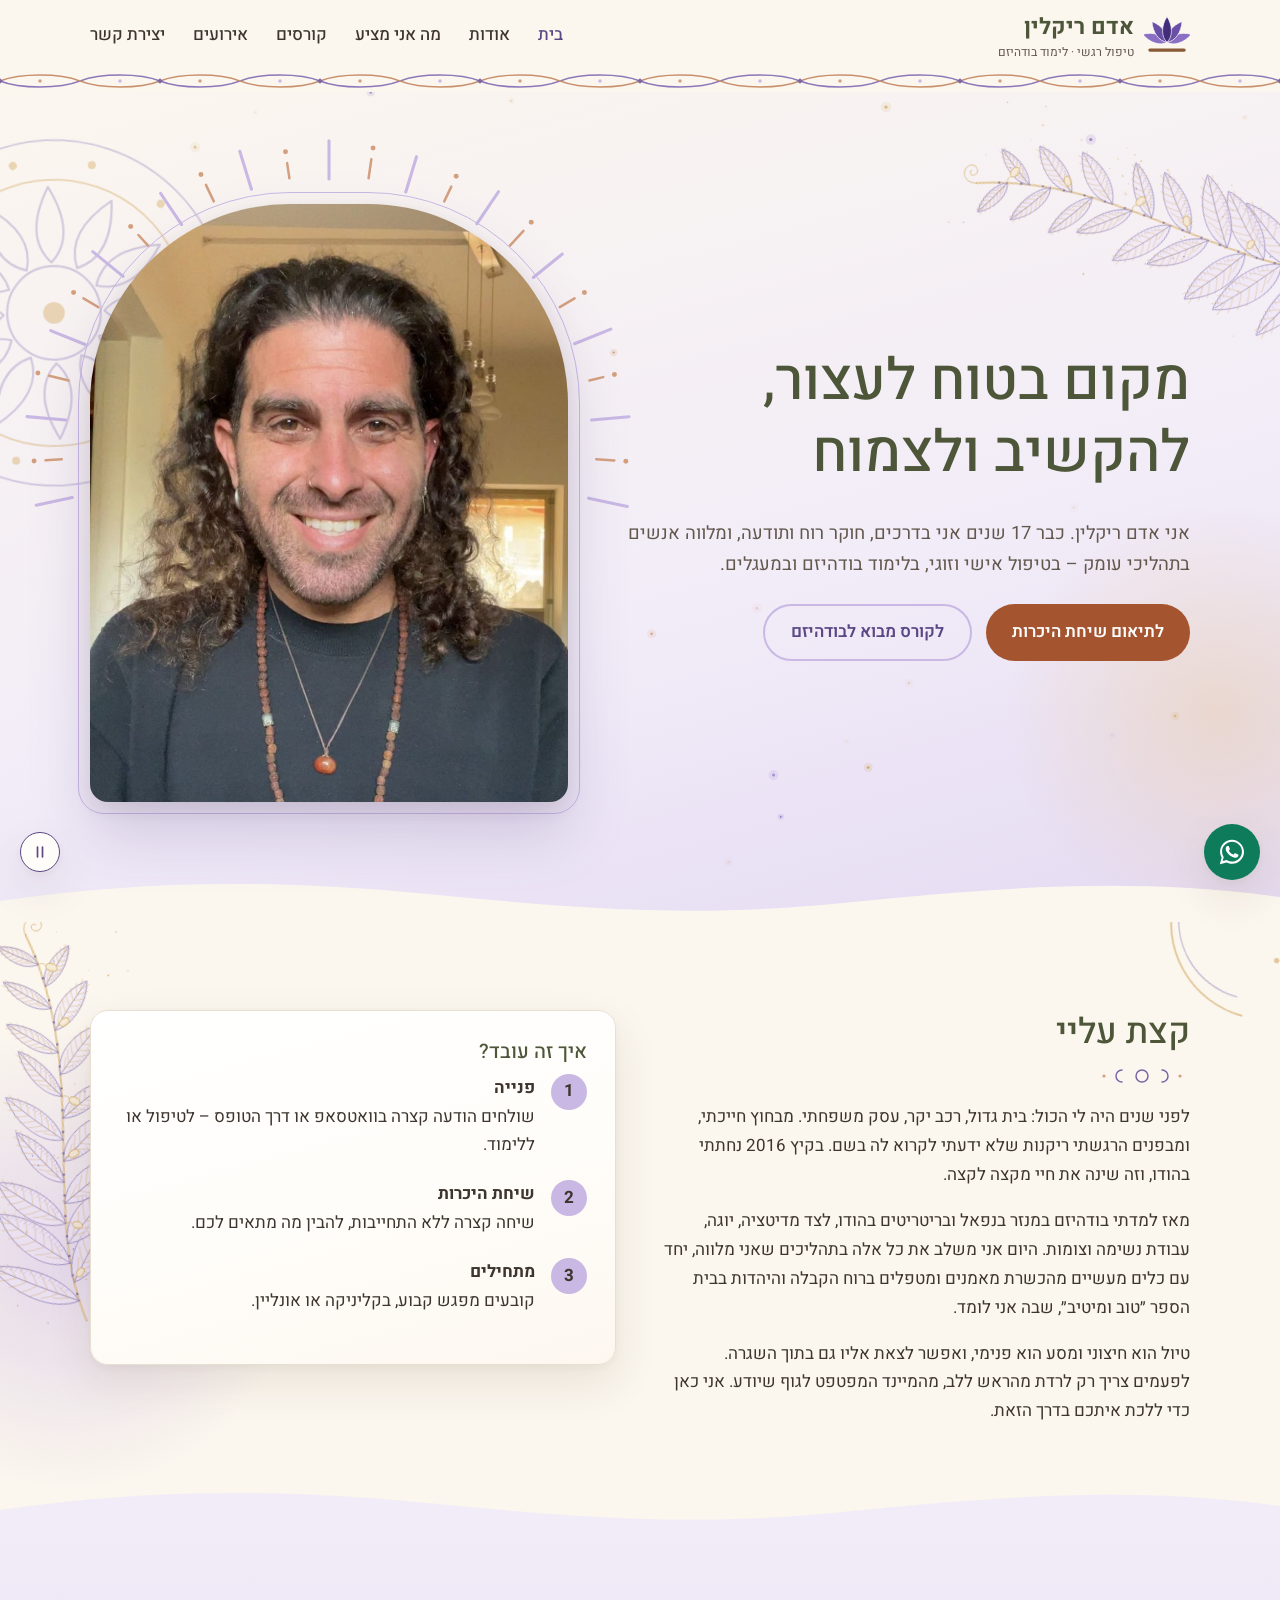
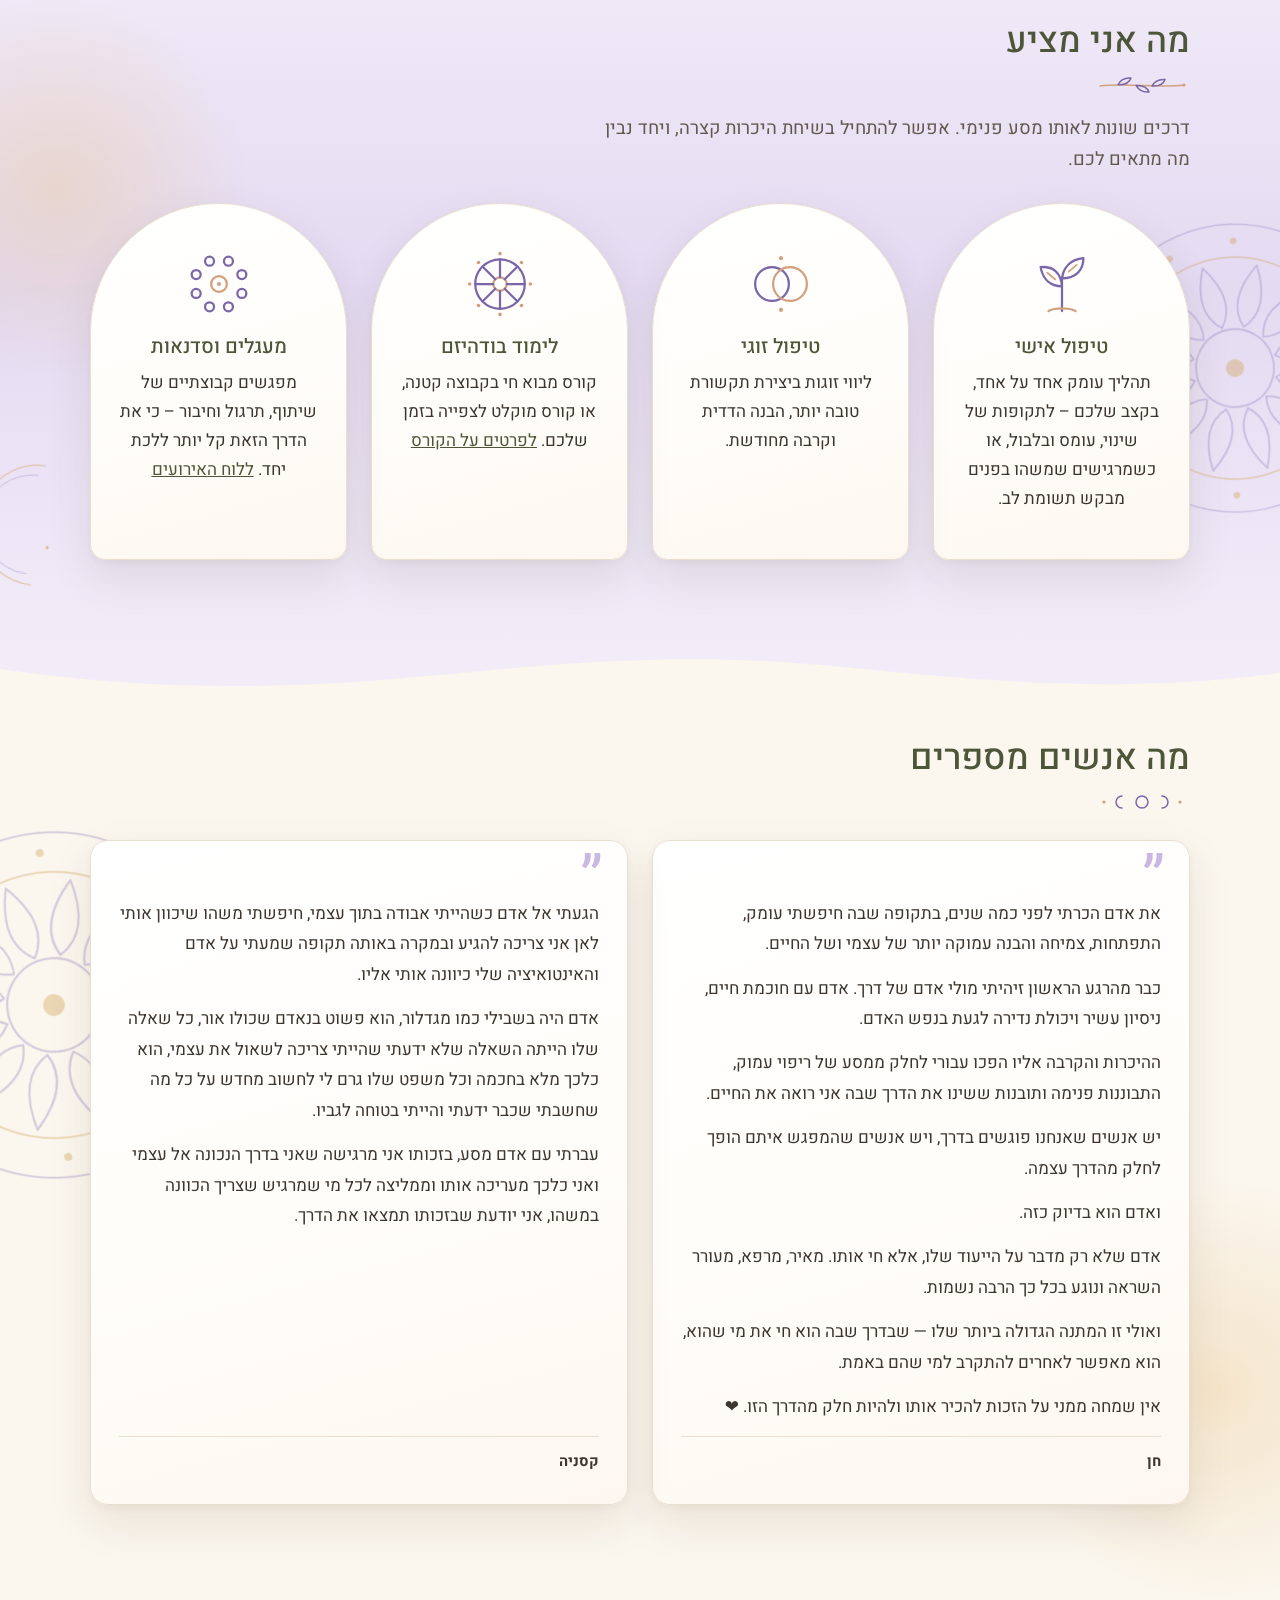
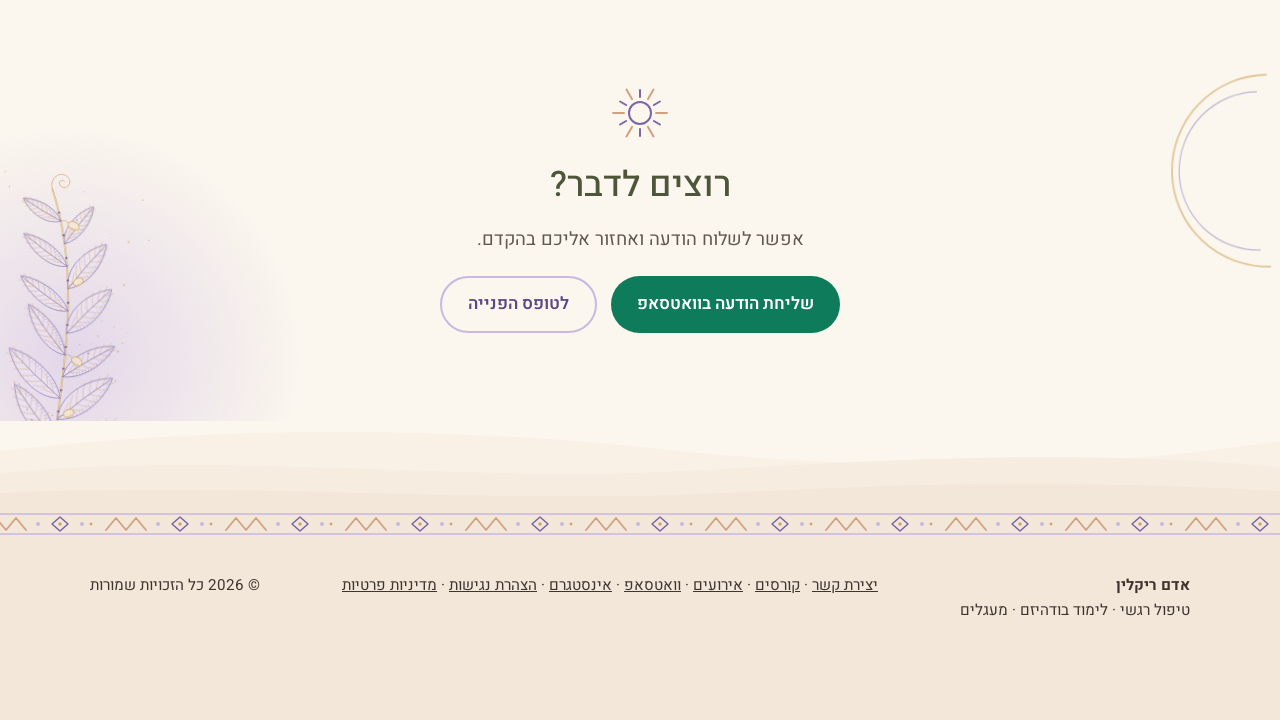
==== commit 552b87cd: "Remove the sample testimonials Co-Authored-By: Claude Opus 5.5 <noreply@anthropic.com>" ====
--- a/index.html
+++ b/index.html
@@ -130,18 +130,6 @@
       <figcaption><strong>קסניה</strong></figcaption>
     </figure>
     </div>
-    <div class="grid grid-3" style="margin-top:24px">
-      <figure class="card quote">
-        <span class="sample-tag">דוגמה</span>
-        <blockquote><p>בודהיזם תמיד סיקרן אותי, אבל חששתי שזה מסובך מדי. אדם מסביר בפשטות ובהרבה חום, והתרגולים נכנסו לי לחיים בלי מאמץ.</p></blockquote>
-        <figcaption><strong>[שם]</strong><br>קורס מבוא לבודהיזם</figcaption>
-      </figure>
-      <figure class="card quote">
-        <span class="sample-tag">דוגמה</span>
-        <blockquote><p>הגעתי למעגל בלי להכיר אף אחד, ויצאתי עם תחושה של בית. יש באדם שקט שמאפשר לכולם להיפתח.</p></blockquote>
-        <figcaption><strong>[שם]</strong><br>מעגל שיתוף</figcaption>
-      </figure>
-    </div>
   </div>
 </section>
 
